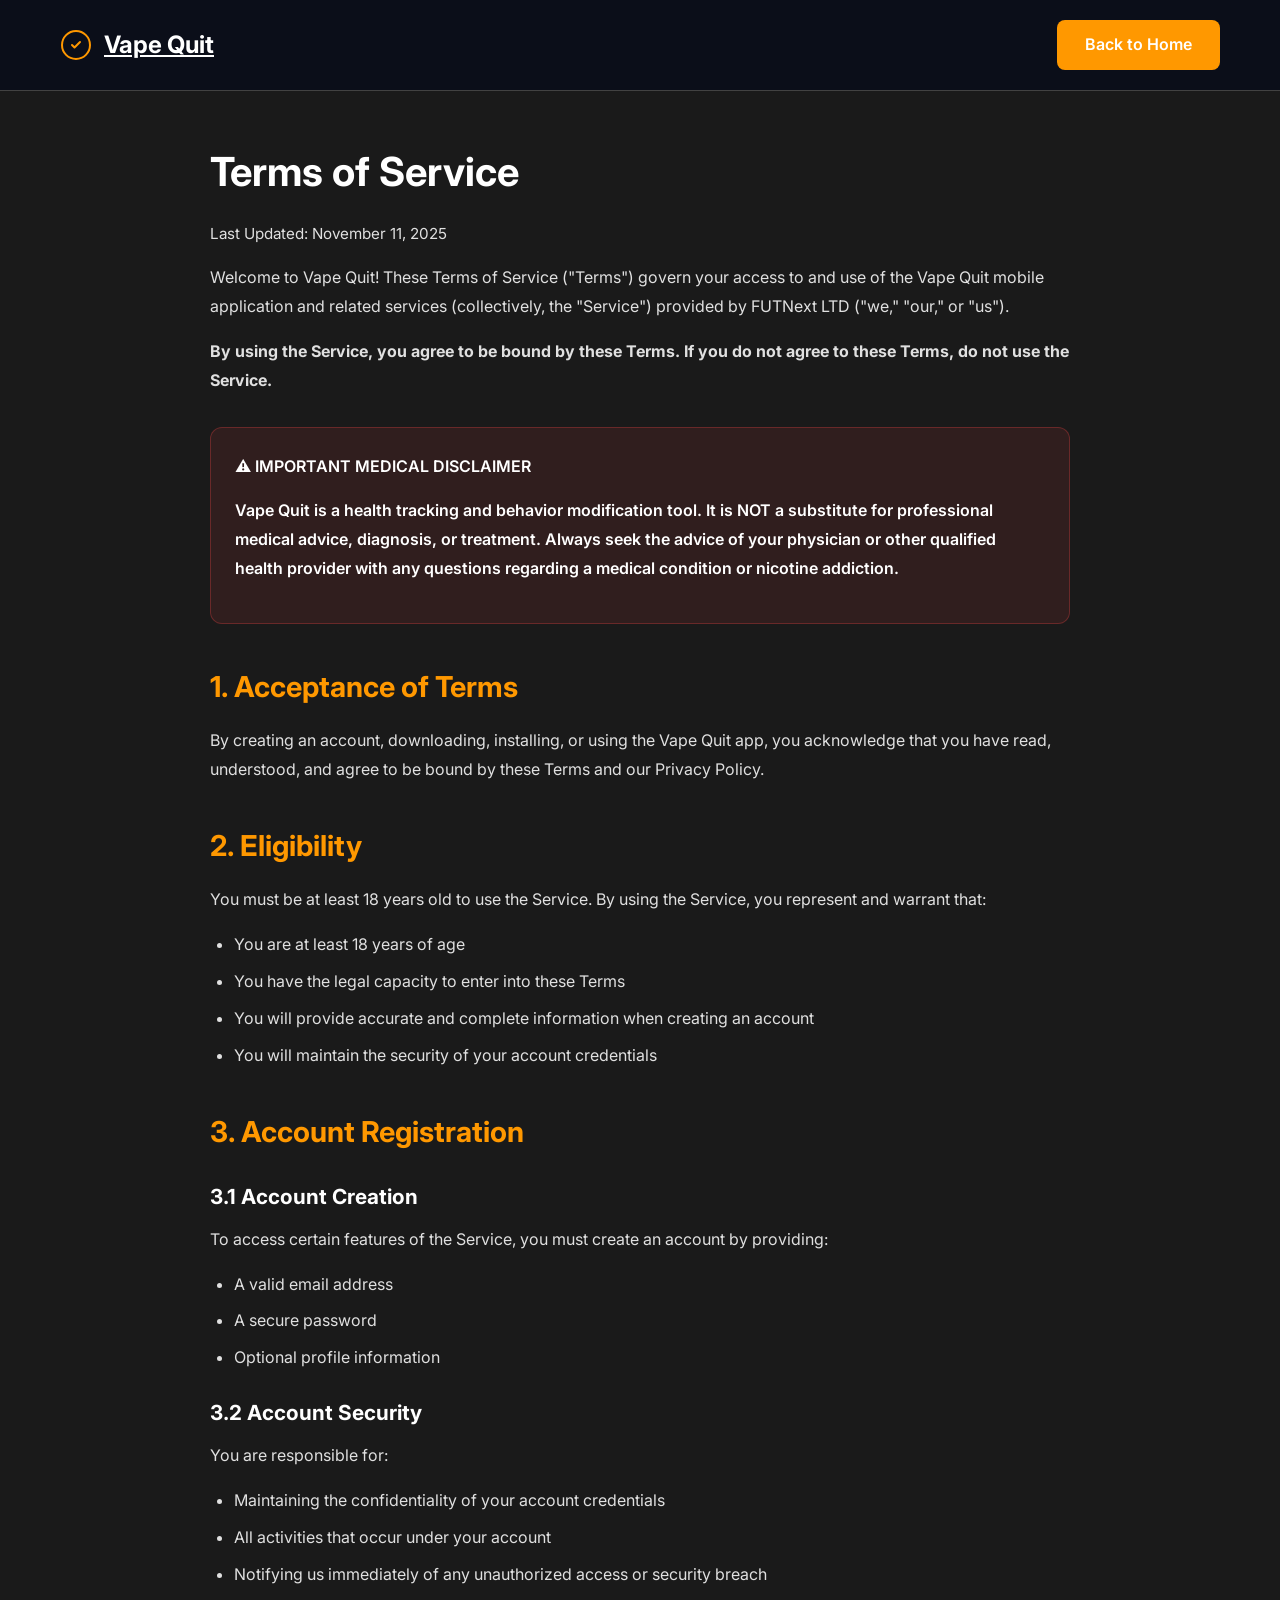
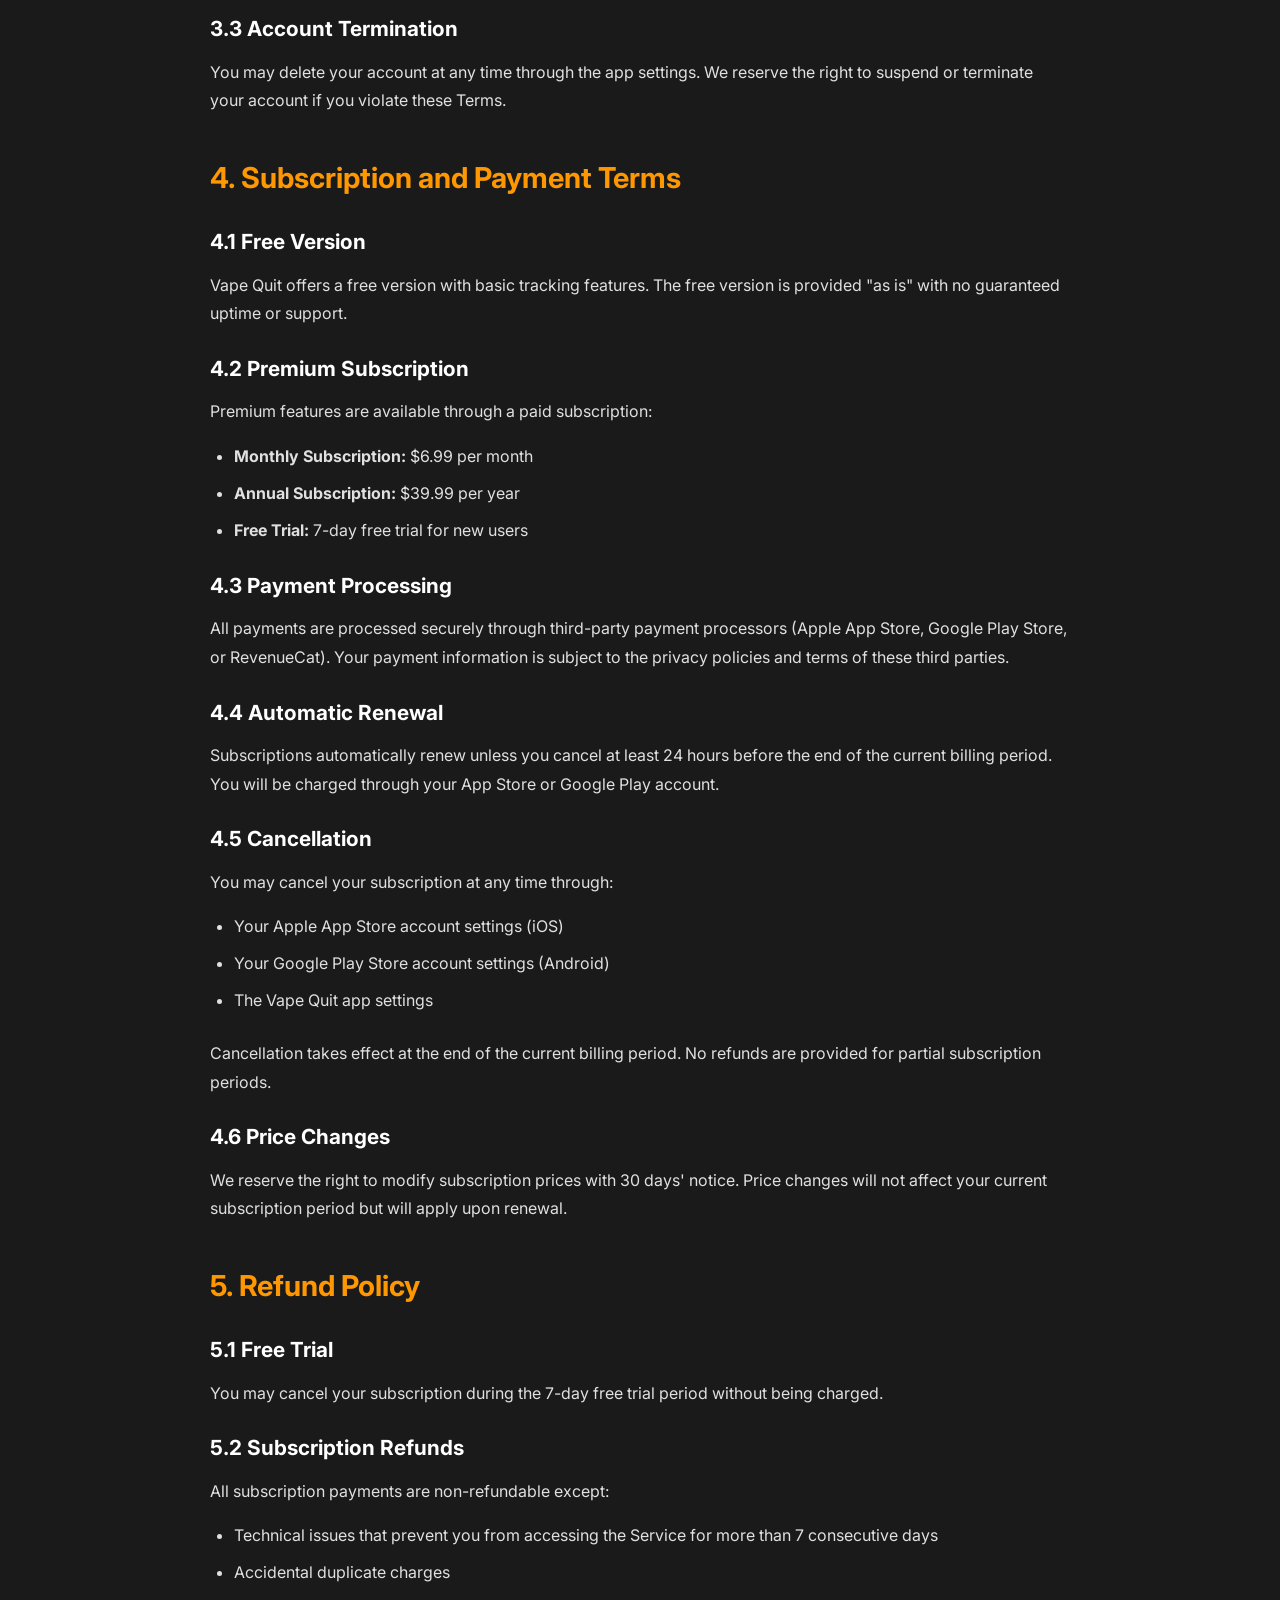
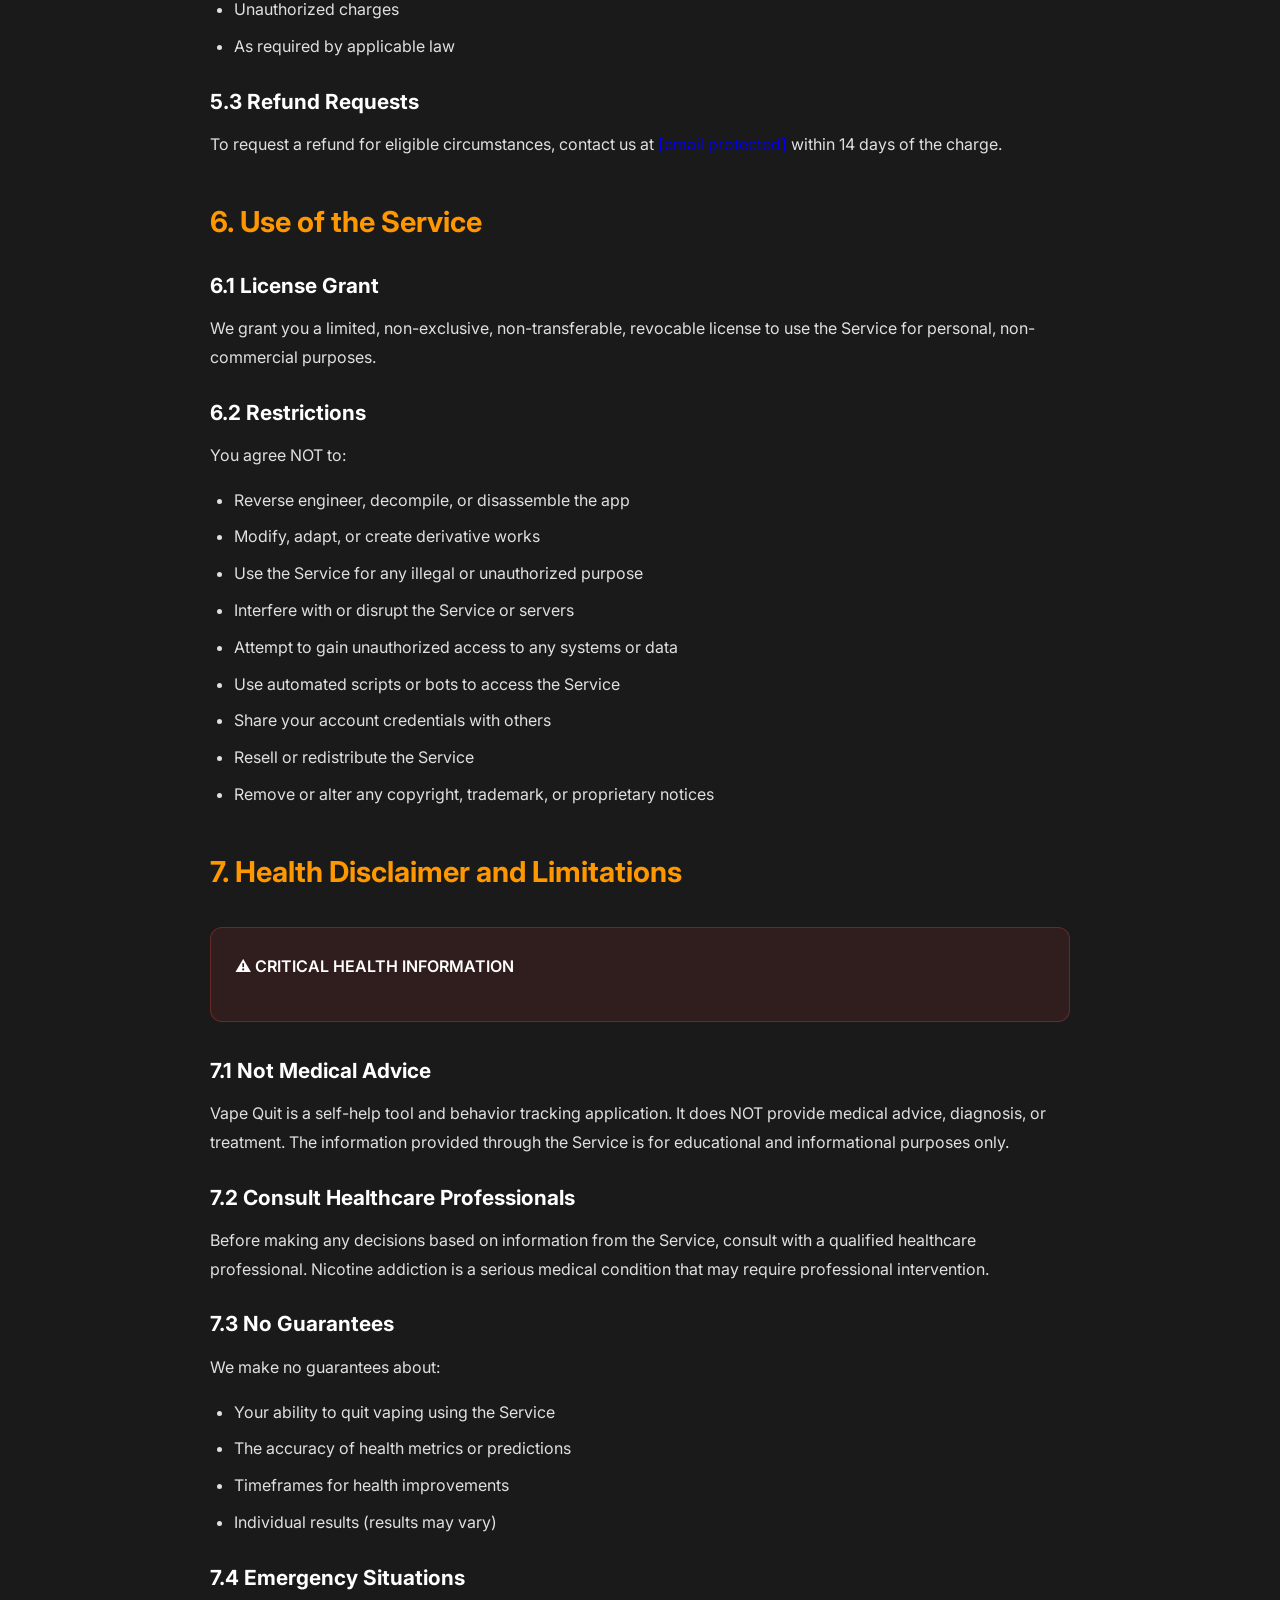
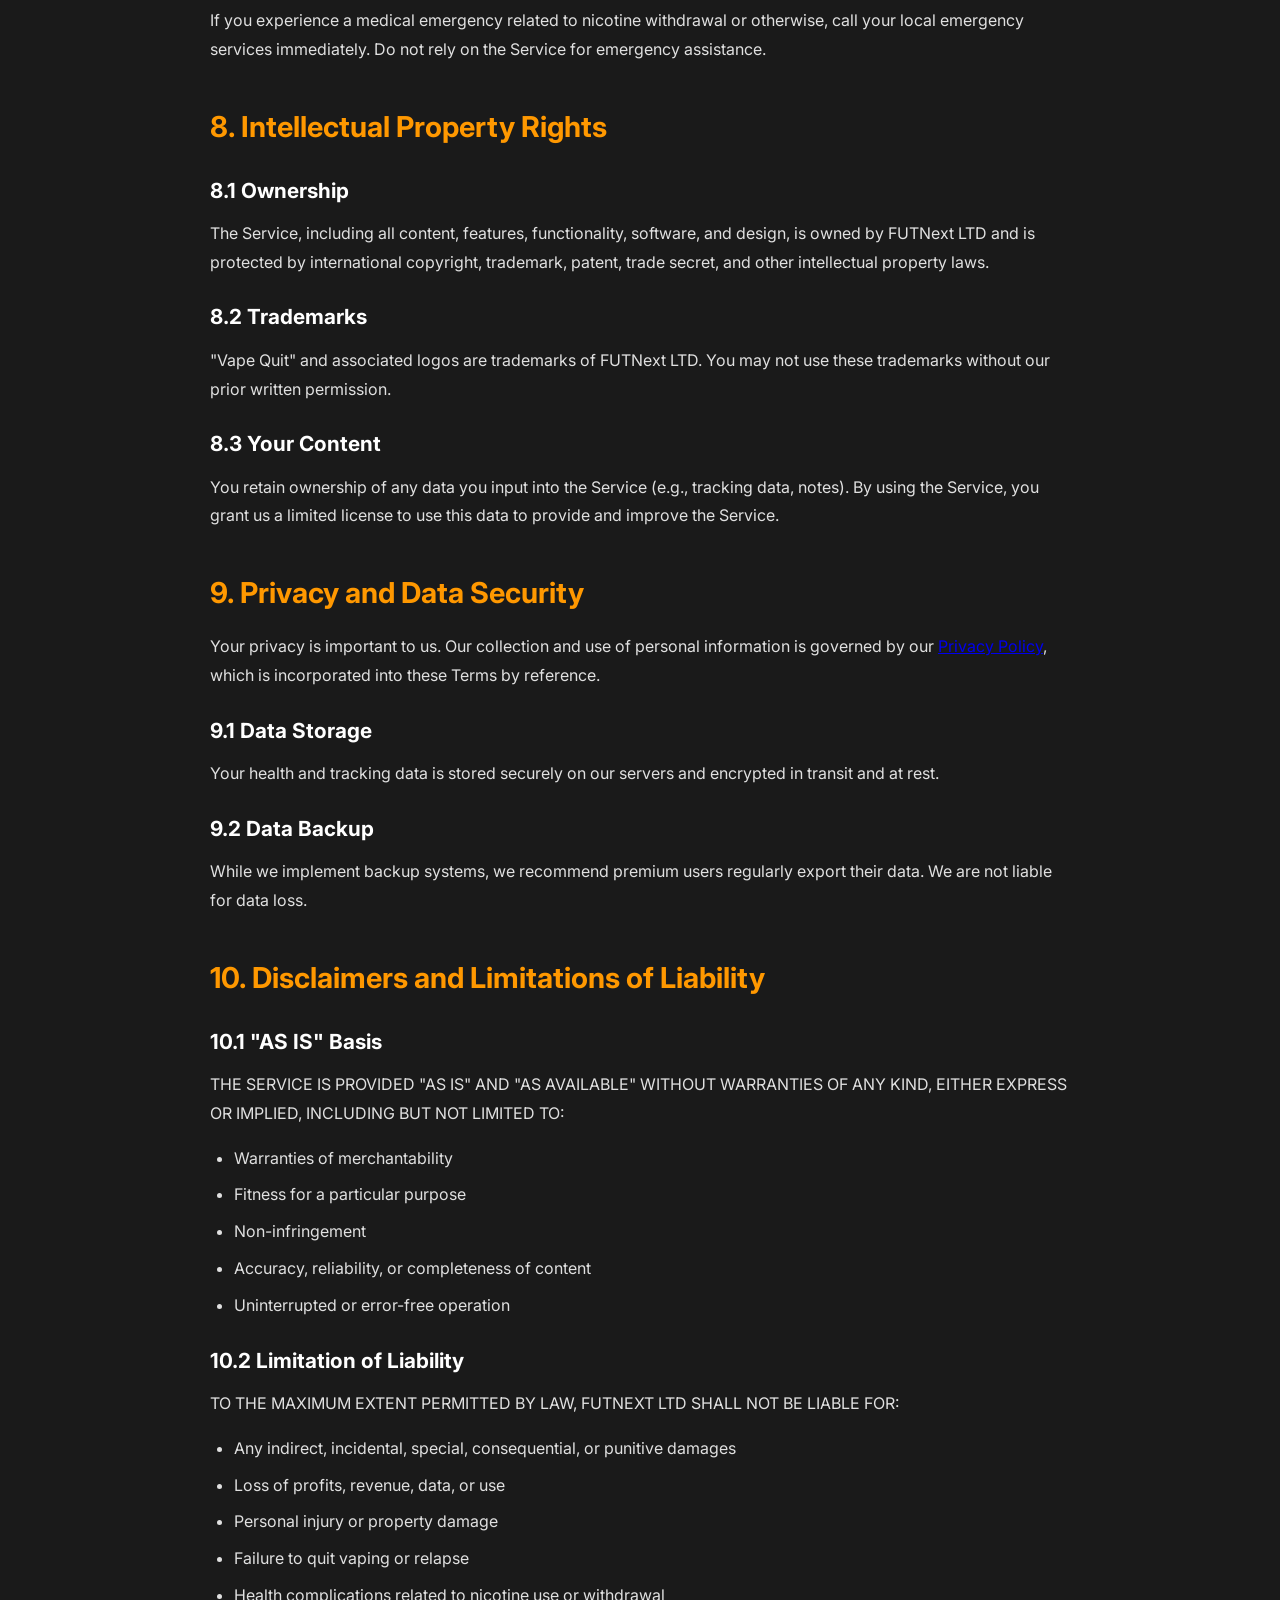
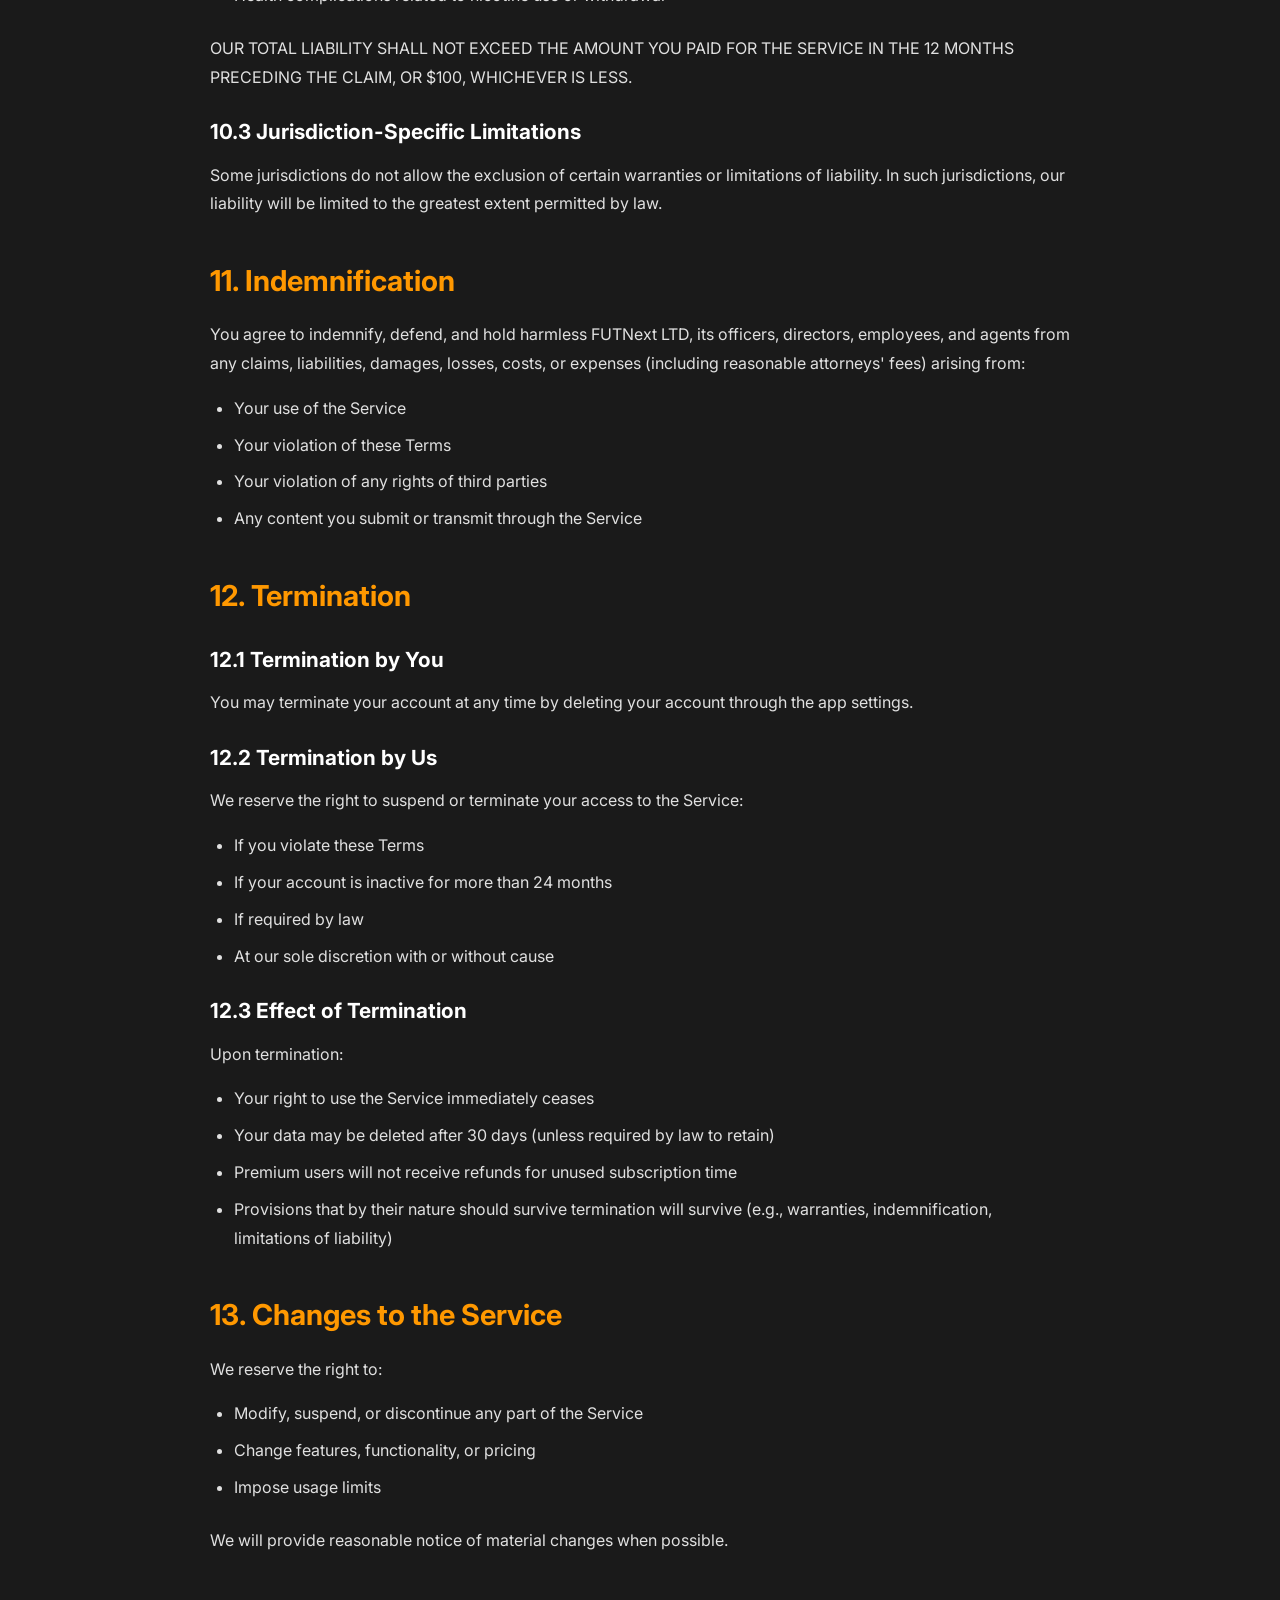
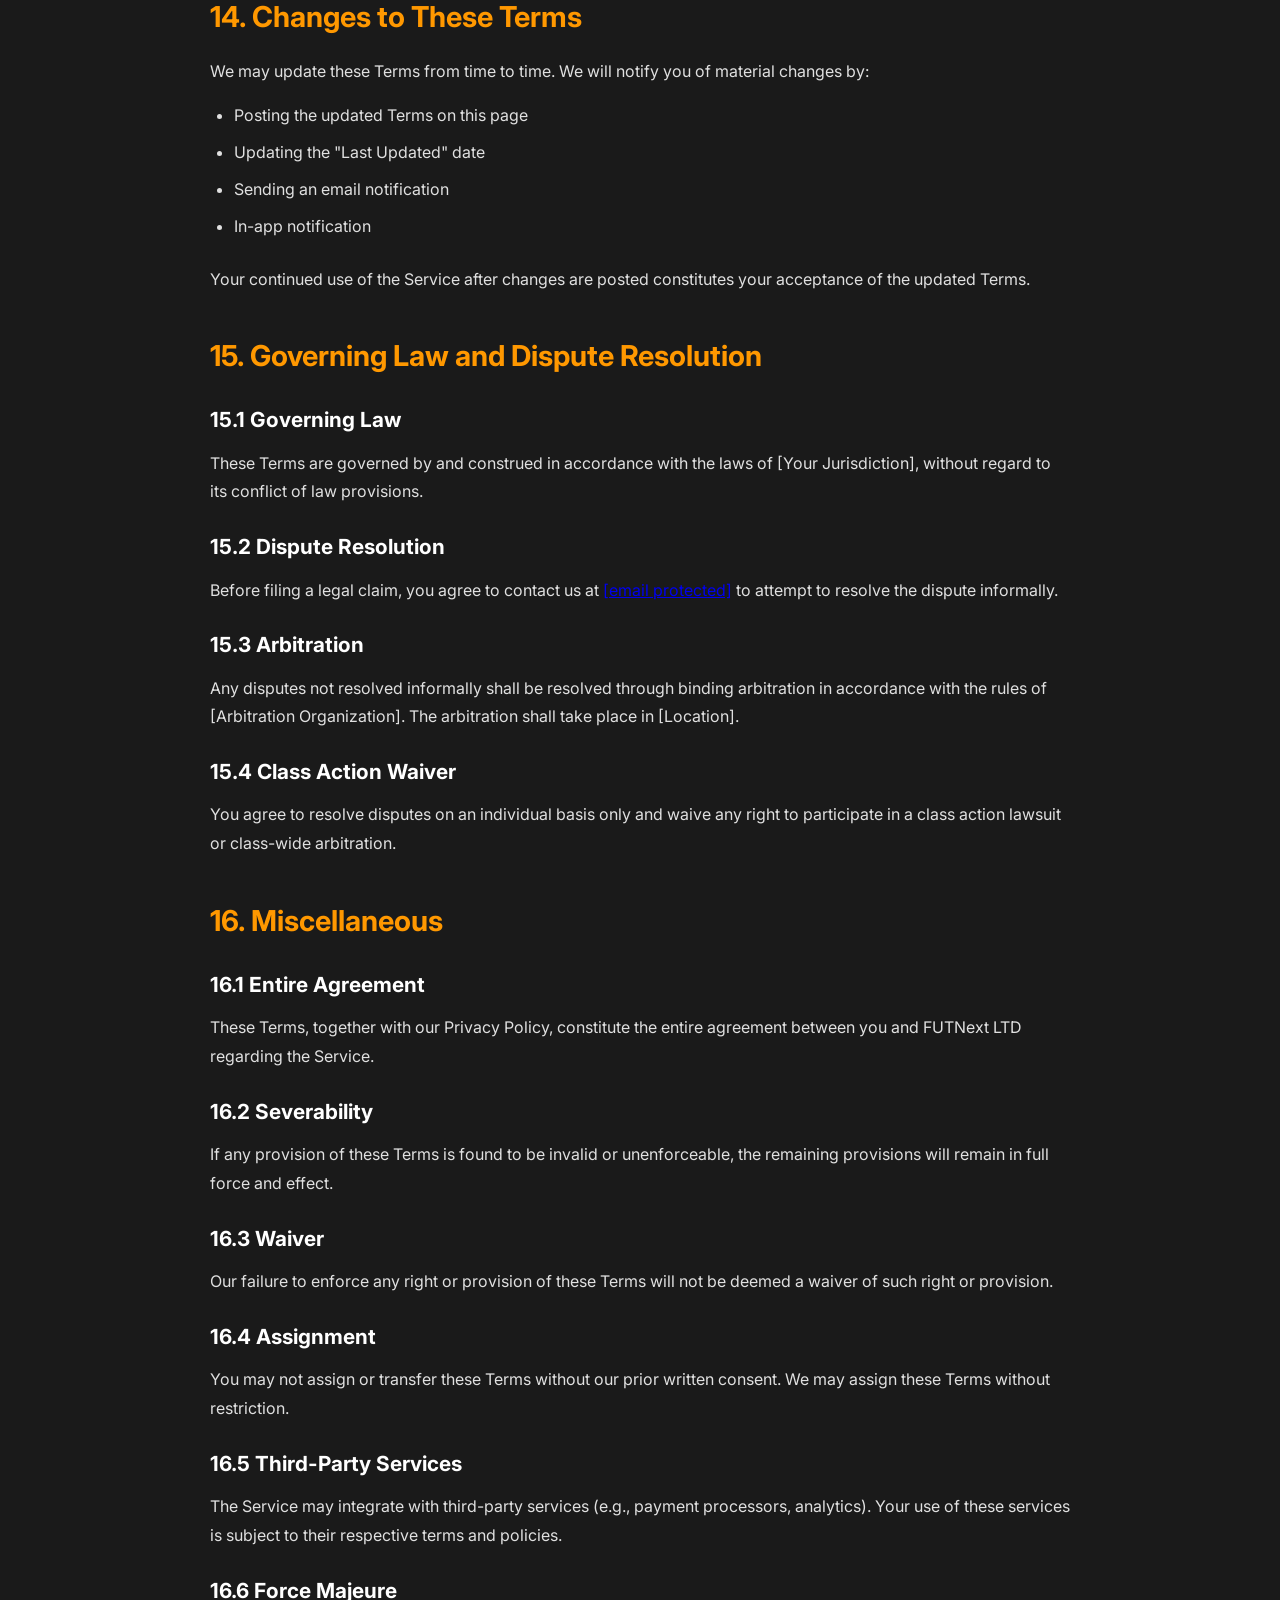
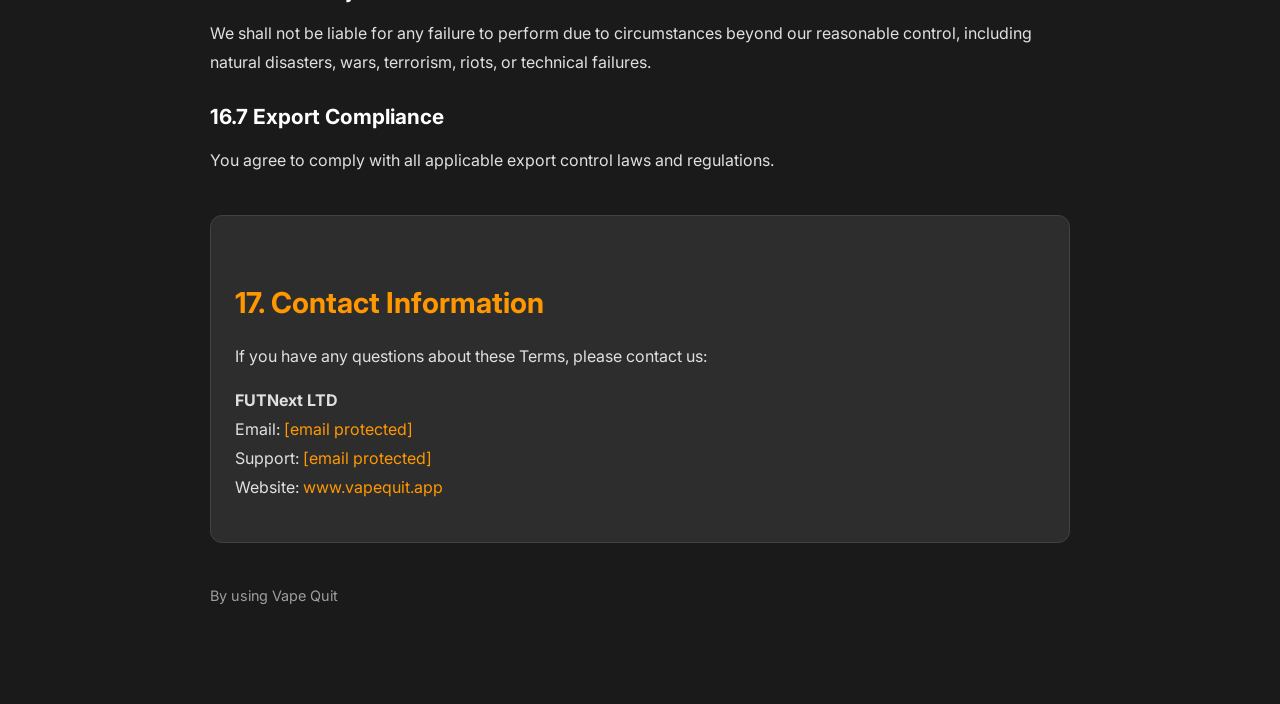
==== terms.html @ d0718651 "Add files via upload initial commit" ====
<!DOCTYPE html>
<html lang="en">
<head>
    <meta charset="UTF-8">
    <meta name="viewport" content="width=device-width, initial-scale=1.0">
    <title>Terms of Service - Vape Quit</title>
    <link rel="stylesheet" href="styles.css?v=orange2025">
    <link href="https://fonts.googleapis.com/css2?family=Inter:wght@300;400;500;600;700&display=swap" rel="stylesheet">
    <style>
        .legal-page {
            padding: 140px 20px 80px;
            max-width: 900px;
            margin: 0 auto;
        }
        
        .legal-page h1 {
            font-size: 2.5rem;
            margin-bottom: 16px;
        }
        
        .last-updated {
            color: var(--text-muted);
            margin-bottom: 40px;
            font-size: 0.95rem;
        }
        
        .legal-page h2 {
            font-size: 1.8rem;
            margin-top: 40px;
            margin-bottom: 16px;
            color: var(--accent-primary);
        }
        
        .legal-page h3 {
            font-size: 1.3rem;
            margin-top: 24px;
            margin-bottom: 12px;
        }
        
        .legal-page p,
        .legal-page li {
            color: var(--text-secondary);
            line-height: 1.8;
            margin-bottom: 16px;
        }
        
        .legal-page ul {
            margin-left: 24px;
            margin-bottom: 24px;
        }
        
        .legal-page li {
            margin-bottom: 8px;
        }
        
        .important-notice {
            background: rgba(239, 68, 68, 0.1);
            border: 1px solid rgba(239, 68, 68, 0.3);
            padding: 24px;
            border-radius: 12px;
            margin: 32px 0;
        }
        
        .important-notice p {
            color: var(--text-primary);
            font-weight: 600;
        }
        
        .contact-info {
            background: var(--bg-secondary);
            padding: 24px;
            border-radius: 12px;
            border: 1px solid var(--border-color);
            margin-top: 40px;
        }
        
        .contact-info a {
            color: var(--accent-primary);
            text-decoration: none;
        }
        
        .contact-info a:hover {
            text-decoration: underline;
        }
    </style>
</head>
<body>
    <!-- Navigation -->
    <nav class="navbar">
        <div class="container">
            <div class="nav-content">
                <a href="index.html" class="logo">
                    <svg width="32" height="32" viewBox="0 0 32 32" fill="none">
                        <circle cx="16" cy="16" r="14" stroke="currentColor" stroke-width="2"/>
                        <path d="M12 16L14.5 18.5L20 13" stroke="currentColor" stroke-width="2" stroke-linecap="round" stroke-linejoin="round"/>
                    </svg>
                    <span>Vape Quit</span>
                </a>
                <a href="index.html" class="btn-primary">Back to Home</a>
            </div>
        </div>
    </nav>

    <div class="legal-page">
        <h1>Terms of Service</h1>
        <p class="last-updated">Last Updated: November 11, 2025</p>

        <p>Welcome to Vape Quit! These Terms of Service ("Terms") govern your access to and use of the Vape Quit mobile application and related services (collectively, the "Service") provided by FUTNext LTD ("we," "our," or "us").</p>

        <p><strong>By using the Service, you agree to be bound by these Terms. If you do not agree to these Terms, do not use the Service.</strong></p>

        <div class="important-notice">
            <p>⚠️ IMPORTANT MEDICAL DISCLAIMER</p>
            <p>Vape Quit is a health tracking and behavior modification tool. It is NOT a substitute for professional medical advice, diagnosis, or treatment. Always seek the advice of your physician or other qualified health provider with any questions regarding a medical condition or nicotine addiction.</p>
        </div>

        <h2>1. Acceptance of Terms</h2>
        <p>By creating an account, downloading, installing, or using the Vape Quit app, you acknowledge that you have read, understood, and agree to be bound by these Terms and our Privacy Policy.</p>

        <h2>2. Eligibility</h2>
        <p>You must be at least 18 years old to use the Service. By using the Service, you represent and warrant that:</p>
        <ul>
            <li>You are at least 18 years of age</li>
            <li>You have the legal capacity to enter into these Terms</li>
            <li>You will provide accurate and complete information when creating an account</li>
            <li>You will maintain the security of your account credentials</li>
        </ul>

        <h2>3. Account Registration</h2>

        <h3>3.1 Account Creation</h3>
        <p>To access certain features of the Service, you must create an account by providing:</p>
        <ul>
            <li>A valid email address</li>
            <li>A secure password</li>
            <li>Optional profile information</li>
        </ul>

        <h3>3.2 Account Security</h3>
        <p>You are responsible for:</p>
        <ul>
            <li>Maintaining the confidentiality of your account credentials</li>
            <li>All activities that occur under your account</li>
            <li>Notifying us immediately of any unauthorized access or security breach</li>
        </ul>

        <h3>3.3 Account Termination</h3>
        <p>You may delete your account at any time through the app settings. We reserve the right to suspend or terminate your account if you violate these Terms.</p>

        <h2>4. Subscription and Payment Terms</h2>

        <h3>4.1 Free Version</h3>
        <p>Vape Quit offers a free version with basic tracking features. The free version is provided "as is" with no guaranteed uptime or support.</p>

        <h3>4.2 Premium Subscription</h3>
        <p>Premium features are available through a paid subscription:</p>
        <ul>
            <li><strong>Monthly Subscription:</strong> $6.99 per month</li>
            <li><strong>Annual Subscription:</strong> $39.99 per year</li>
            <li><strong>Free Trial:</strong> 7-day free trial for new users</li>
        </ul>

        <h3>4.3 Payment Processing</h3>
        <p>All payments are processed securely through third-party payment processors (Apple App Store, Google Play Store, or RevenueCat). Your payment information is subject to the privacy policies and terms of these third parties.</p>

        <h3>4.4 Automatic Renewal</h3>
        <p>Subscriptions automatically renew unless you cancel at least 24 hours before the end of the current billing period. You will be charged through your App Store or Google Play account.</p>

        <h3>4.5 Cancellation</h3>
        <p>You may cancel your subscription at any time through:</p>
        <ul>
            <li>Your Apple App Store account settings (iOS)</li>
            <li>Your Google Play Store account settings (Android)</li>
            <li>The Vape Quit app settings</li>
        </ul>
        <p>Cancellation takes effect at the end of the current billing period. No refunds are provided for partial subscription periods.</p>

        <h3>4.6 Price Changes</h3>
        <p>We reserve the right to modify subscription prices with 30 days' notice. Price changes will not affect your current subscription period but will apply upon renewal.</p>

        <h2>5. Refund Policy</h2>

        <h3>5.1 Free Trial</h3>
        <p>You may cancel your subscription during the 7-day free trial period without being charged.</p>

        <h3>5.2 Subscription Refunds</h3>
        <p>All subscription payments are non-refundable except:</p>
        <ul>
            <li>Technical issues that prevent you from accessing the Service for more than 7 consecutive days</li>
            <li>Accidental duplicate charges</li>
            <li>Unauthorized charges</li>
            <li>As required by applicable law</li>
        </ul>

        <h3>5.3 Refund Requests</h3>
        <p>To request a refund for eligible circumstances, contact us at <a href="/cdn-cgi/l/email-protection#c6b5b3b6b6a9b4b286b0a7b6a3b7b3afb2e8a7b6b6"><span class="__cf_email__" data-cfemail="5625232626392422162037263327233f2278372626">[email&#160;protected]</span></a> within 14 days of the charge.</p>

        <h2>6. Use of the Service</h2>

        <h3>6.1 License Grant</h3>
        <p>We grant you a limited, non-exclusive, non-transferable, revocable license to use the Service for personal, non-commercial purposes.</p>

        <h3>6.2 Restrictions</h3>
        <p>You agree NOT to:</p>
        <ul>
            <li>Reverse engineer, decompile, or disassemble the app</li>
            <li>Modify, adapt, or create derivative works</li>
            <li>Use the Service for any illegal or unauthorized purpose</li>
            <li>Interfere with or disrupt the Service or servers</li>
            <li>Attempt to gain unauthorized access to any systems or data</li>
            <li>Use automated scripts or bots to access the Service</li>
            <li>Share your account credentials with others</li>
            <li>Resell or redistribute the Service</li>
            <li>Remove or alter any copyright, trademark, or proprietary notices</li>
        </ul>

        <h2>7. Health Disclaimer and Limitations</h2>

        <div class="important-notice">
            <p>⚠️ CRITICAL HEALTH INFORMATION</p>
        </div>

        <h3>7.1 Not Medical Advice</h3>
        <p>Vape Quit is a self-help tool and behavior tracking application. It does NOT provide medical advice, diagnosis, or treatment. The information provided through the Service is for educational and informational purposes only.</p>

        <h3>7.2 Consult Healthcare Professionals</h3>
        <p>Before making any decisions based on information from the Service, consult with a qualified healthcare professional. Nicotine addiction is a serious medical condition that may require professional intervention.</p>

        <h3>7.3 No Guarantees</h3>
        <p>We make no guarantees about:</p>
        <ul>
            <li>Your ability to quit vaping using the Service</li>
            <li>The accuracy of health metrics or predictions</li>
            <li>Timeframes for health improvements</li>
            <li>Individual results (results may vary)</li>
        </ul>

        <h3>7.4 Emergency Situations</h3>
        <p>If you experience a medical emergency related to nicotine withdrawal or otherwise, call your local emergency services immediately. Do not rely on the Service for emergency assistance.</p>

        <h2>8. Intellectual Property Rights</h2>

        <h3>8.1 Ownership</h3>
        <p>The Service, including all content, features, functionality, software, and design, is owned by FUTNext LTD and is protected by international copyright, trademark, patent, trade secret, and other intellectual property laws.</p>

        <h3>8.2 Trademarks</h3>
        <p>"Vape Quit" and associated logos are trademarks of FUTNext LTD. You may not use these trademarks without our prior written permission.</p>

        <h3>8.3 Your Content</h3>
        <p>You retain ownership of any data you input into the Service (e.g., tracking data, notes). By using the Service, you grant us a limited license to use this data to provide and improve the Service.</p>

        <h2>9. Privacy and Data Security</h2>

        <p>Your privacy is important to us. Our collection and use of personal information is governed by our <a href="privacy.html">Privacy Policy</a>, which is incorporated into these Terms by reference.</p>

        <h3>9.1 Data Storage</h3>
        <p>Your health and tracking data is stored securely on our servers and encrypted in transit and at rest.</p>

        <h3>9.2 Data Backup</h3>
        <p>While we implement backup systems, we recommend premium users regularly export their data. We are not liable for data loss.</p>

        <h2>10. Disclaimers and Limitations of Liability</h2>

        <h3>10.1 "AS IS" Basis</h3>
        <p>THE SERVICE IS PROVIDED "AS IS" AND "AS AVAILABLE" WITHOUT WARRANTIES OF ANY KIND, EITHER EXPRESS OR IMPLIED, INCLUDING BUT NOT LIMITED TO:</p>
        <ul>
            <li>Warranties of merchantability</li>
            <li>Fitness for a particular purpose</li>
            <li>Non-infringement</li>
            <li>Accuracy, reliability, or completeness of content</li>
            <li>Uninterrupted or error-free operation</li>
        </ul>

        <h3>10.2 Limitation of Liability</h3>
        <p>TO THE MAXIMUM EXTENT PERMITTED BY LAW, FUTNEXT LTD SHALL NOT BE LIABLE FOR:</p>
        <ul>
            <li>Any indirect, incidental, special, consequential, or punitive damages</li>
            <li>Loss of profits, revenue, data, or use</li>
            <li>Personal injury or property damage</li>
            <li>Failure to quit vaping or relapse</li>
            <li>Health complications related to nicotine use or withdrawal</li>
        </ul>

        <p>OUR TOTAL LIABILITY SHALL NOT EXCEED THE AMOUNT YOU PAID FOR THE SERVICE IN THE 12 MONTHS PRECEDING THE CLAIM, OR $100, WHICHEVER IS LESS.</p>

        <h3>10.3 Jurisdiction-Specific Limitations</h3>
        <p>Some jurisdictions do not allow the exclusion of certain warranties or limitations of liability. In such jurisdictions, our liability will be limited to the greatest extent permitted by law.</p>

        <h2>11. Indemnification</h2>

        <p>You agree to indemnify, defend, and hold harmless FUTNext LTD, its officers, directors, employees, and agents from any claims, liabilities, damages, losses, costs, or expenses (including reasonable attorneys' fees) arising from:</p>
        <ul>
            <li>Your use of the Service</li>
            <li>Your violation of these Terms</li>
            <li>Your violation of any rights of third parties</li>
            <li>Any content you submit or transmit through the Service</li>
        </ul>

        <h2>12. Termination</h2>

        <h3>12.1 Termination by You</h3>
        <p>You may terminate your account at any time by deleting your account through the app settings.</p>

        <h3>12.2 Termination by Us</h3>
        <p>We reserve the right to suspend or terminate your access to the Service:</p>
        <ul>
            <li>If you violate these Terms</li>
            <li>If your account is inactive for more than 24 months</li>
            <li>If required by law</li>
            <li>At our sole discretion with or without cause</li>
        </ul>

        <h3>12.3 Effect of Termination</h3>
        <p>Upon termination:</p>
        <ul>
            <li>Your right to use the Service immediately ceases</li>
            <li>Your data may be deleted after 30 days (unless required by law to retain)</li>
            <li>Premium users will not receive refunds for unused subscription time</li>
            <li>Provisions that by their nature should survive termination will survive (e.g., warranties, indemnification, limitations of liability)</li>
        </ul>

        <h2>13. Changes to the Service</h2>

        <p>We reserve the right to:</p>
        <ul>
            <li>Modify, suspend, or discontinue any part of the Service</li>
            <li>Change features, functionality, or pricing</li>
            <li>Impose usage limits</li>
        </ul>

        <p>We will provide reasonable notice of material changes when possible.</p>

        <h2>14. Changes to These Terms</h2>

        <p>We may update these Terms from time to time. We will notify you of material changes by:</p>
        <ul>
            <li>Posting the updated Terms on this page</li>
            <li>Updating the "Last Updated" date</li>
            <li>Sending an email notification</li>
            <li>In-app notification</li>
        </ul>

        <p>Your continued use of the Service after changes are posted constitutes your acceptance of the updated Terms.</p>

        <h2>15. Governing Law and Dispute Resolution</h2>

        <h3>15.1 Governing Law</h3>
        <p>These Terms are governed by and construed in accordance with the laws of [Your Jurisdiction], without regard to its conflict of law provisions.</p>

        <h3>15.2 Dispute Resolution</h3>
        <p>Before filing a legal claim, you agree to contact us at <a href="/cdn-cgi/l/email-protection#0d61686a6c614d7b6c7d687c786479236c7d7d"><span class="__cf_email__" data-cfemail="3e525b595f527e485f4e5b4f4b574a105f4e4e">[email&#160;protected]</span></a> to attempt to resolve the dispute informally.</p>

        <h3>15.3 Arbitration</h3>
        <p>Any disputes not resolved informally shall be resolved through binding arbitration in accordance with the rules of [Arbitration Organization]. The arbitration shall take place in [Location].</p>

        <h3>15.4 Class Action Waiver</h3>
        <p>You agree to resolve disputes on an individual basis only and waive any right to participate in a class action lawsuit or class-wide arbitration.</p>

        <h2>16. Miscellaneous</h2>

        <h3>16.1 Entire Agreement</h3>
        <p>These Terms, together with our Privacy Policy, constitute the entire agreement between you and FUTNext LTD regarding the Service.</p>

        <h3>16.2 Severability</h3>
        <p>If any provision of these Terms is found to be invalid or unenforceable, the remaining provisions will remain in full force and effect.</p>

        <h3>16.3 Waiver</h3>
        <p>Our failure to enforce any right or provision of these Terms will not be deemed a waiver of such right or provision.</p>

        <h3>16.4 Assignment</h3>
        <p>You may not assign or transfer these Terms without our prior written consent. We may assign these Terms without restriction.</p>

        <h3>16.5 Third-Party Services</h3>
        <p>The Service may integrate with third-party services (e.g., payment processors, analytics). Your use of these services is subject to their respective terms and policies.</p>

        <h3>16.6 Force Majeure</h3>
        <p>We shall not be liable for any failure to perform due to circumstances beyond our reasonable control, including natural disasters, wars, terrorism, riots, or technical failures.</p>

        <h3>16.7 Export Compliance</h3>
        <p>You agree to comply with all applicable export control laws and regulations.</p>

        <div class="contact-info">
            <h2>17. Contact Information</h2>
            <p>If you have any questions about these Terms, please contact us:</p>
            <p>
                <strong>FUTNext LTD</strong><br>
                Email: <a href="/cdn-cgi/l/email-protection#f59990929499b58394859084809c81db948585"><span class="__cf_email__" data-cfemail="573b3230363b172136273226223e2379362727">[email&#160;protected]</span></a><br>
                Support: <a href="/cdn-cgi/l/email-protection#f1828481819e8385b18790819480849885df908181"><span class="__cf_email__" data-cfemail="0a797f7a7a65787e4a7c6b7a6f7b7f637e246b7a7a">[email&#160;protected]</span></a><br>
                Website: <a href="index.html">www.vapequit.app</a>
            </p>
        </div>

        <p style="margin-top: 40px; font-size: 0.9rem; color: var(--text-muted);">
            By using Vape Quit
---- styles.css ----
/* VAPE QUIT - ORANGE THEME VERSION - UPDATED NOV 2025 */
* {
    margin: 0;
    padding: 0;
    box-sizing: border-box;
}

:root {
    /* Dark Theme Colors - Matching Flutter App */
    --bg-primary: #1a1a1a;        /* Main background (from app) */
    --bg-secondary: #2d2d2d;      /* Cards/sections (from app) */
    --bg-tertiary: #3a3a3a;       /* Hover states, highlights */
    --accent-primary: #FF9800;     /* Orange accent (from app) */
    --accent-hover: #FF6F00;       /* Darker orange hover (from app) */
    --accent-light: #FFB74D;       /* Light orange secondary (from app) */
    --text-primary: #ffffff;       /* White text (from app) */
    --text-secondary: #e0e0e0;     /* Light gray text (from app) */
    --text-muted: #9e9e9e;         /* Muted gray for notes */
    --border-color: #424242;       /* Card borders */
    --success: #10b981;            /* Green for checkmarks */
    --success-light: #34d399;      /* Lighter green */
    --error: #ef4444;              /* Red for errors */
    
    /* Spacing */
    --container-max: 1200px;
    --section-padding: 100px 20px;
}

body {
    font-family: 'Inter', -apple-system, BlinkMacSystemFont, 'Segoe UI', sans-serif;
    background: var(--bg-primary);
    color: var(--text-primary);
    line-height: 1.6;
    overflow-x: hidden;
}

/* Container */
.container {
    max-width: var(--container-max);
    margin: 0 auto;
    padding: 0 20px;
}

/* Navigation */
.navbar {
    position: fixed;
    top: 0;
    width: 100%;
    background: rgba(10, 14, 26, 0.9);
    backdrop-filter: blur(10px);
    border-bottom: 1px solid var(--border-color);
    z-index: 1000;
}

.nav-content {
    display: flex;
    justify-content: space-between;
    align-items: center;
    padding: 20px 0;
}

.logo {
    display: flex;
    align-items: center;
    gap: 12px;
    font-size: 1.5rem;
    font-weight: 700;
    color: var(--text-primary);
}

.logo svg {
    color: var(--accent-primary);
}

.nav-links {
    display: flex;
    list-style: none;
    gap: 32px;
}

.nav-links a {
    color: var(--text-secondary);
    text-decoration: none;
    font-weight: 500;
    transition: color 0.3s;
}

.nav-links a:hover {
    color: var(--text-primary);
}

/* Buttons */
.btn-primary,
.btn-primary-large,
.btn-primary-full {
    background: var(--accent-primary);
    color: var(--text-primary);
    padding: 12px 28px;
    border-radius: 8px;
    text-decoration: none;
    font-weight: 600;
    border: none;
    cursor: pointer;
    transition: all 0.3s;
    display: inline-block;
}

.btn-primary-large {
    padding: 16px 40px;
    font-size: 1.1rem;
}

.btn-primary-full {
    width: 100%;
    text-align: center;
}

.btn-primary:hover,
.btn-primary-large:hover,
.btn-primary-full:hover {
    background: var(--accent-hover);
    transform: translateY(-2px);
    box-shadow: 0 10px 30px rgba(99, 102, 241, 0.3);
}

.btn-secondary-full {
    background: transparent;
    color: var(--text-primary);
    padding: 12px 28px;
    border-radius: 8px;
    text-decoration: none;
    font-weight: 600;
    border: 2px solid var(--border-color);
    cursor: pointer;
    transition: all 0.3s;
    display: inline-block;
    width: 100%;
    text-align: center;
}

.btn-secondary-full:hover {
    border-color: var(--accent-primary);
    background: rgba(99, 102, 241, 0.1);
}

/* Hero Section */
.hero {
    padding: 160px 20px 100px;
    text-align: center;
}

.hero-content {
    max-width: 800px;
    margin: 0 auto;
}

.badge {
    display: inline-block;
    background: rgba(99, 102, 241, 0.1);
    color: var(--accent-primary);
    padding: 8px 20px;
    border-radius: 20px;
    font-size: 0.9rem;
    font-weight: 600;
    margin-bottom: 24px;
    border: 1px solid rgba(99, 102, 241, 0.2);
}

.hero h1 {
    font-size: 3.5rem;
    font-weight: 800;
    line-height: 1.2;
    margin-bottom: 24px;
    background: linear-gradient(135deg, var(--text-primary) 0%, var(--accent-primary) 100%);
    -webkit-background-clip: text;
    -webkit-text-fill-color: transparent;
    background-clip: text;
}

.hero-subtitle {
    font-size: 1.25rem;
    color: var(--text-secondary);
    margin-bottom: 40px;
    line-height: 1.8;
}

.hero-cta {
    margin-bottom: 60px;
}

.hero-note {
    margin-top: 16px;
    color: var(--text-muted);
    font-size: 0.95rem;
}

.hero-stats {
    display: grid;
    grid-template-columns: repeat(3, 1fr);
    gap: 40px;
    padding: 40px;
    background: var(--bg-secondary);
    border-radius: 16px;
    border: 1px solid var(--border-color);
}

.stat {
    display: flex;
    flex-direction: column;
    gap: 8px;
}

.stat-number {
    font-size: 2.5rem;
    font-weight: 700;
    color: var(--accent-primary);
}

.stat-label {
    color: var(--text-secondary);
    font-size: 0.95rem;
}

/* Section Headers */
.section-header {
    text-align: center;
    margin-bottom: 60px;
}

.section-header h2 {
    font-size: 2.5rem;
    font-weight: 700;
    margin-bottom: 16px;
}

.section-header p {
    font-size: 1.2rem;
    color: var(--text-secondary);
}

/* How It Works */
.how-it-works {
    padding: var(--section-padding);
    background: var(--bg-secondary);
}

.steps {
    display: grid;
    grid-template-columns: repeat(4, 1fr);
    gap: 40px;
}

.step {
    text-align: center;
}

.step-icon {
    width: 80px;
    height: 80px;
    margin: 0 auto 24px;
    background: rgba(99, 102, 241, 0.1);
    border-radius: 50%;
    display: flex;
    align-items: center;
    justify-content: center;
    border: 2px solid rgba(99, 102, 241, 0.2);
}

.step-icon svg {
    color: var(--accent-primary);
}

.step h3 {
    font-size: 1.3rem;
    margin-bottom: 12px;
}

.step p {
    color: var(--text-secondary);
    line-height: 1.7;
}

/* Features */
.features {
    padding: var(--section-padding);
}

.feature-grid {
    display: grid;
    grid-template-columns: repeat(3, 1fr);
    gap: 30px;
}

.feature-card {
    background: var(--bg-secondary);
    padding: 40px;
    border-radius: 16px;
    border: 1px solid var(--border-color);
    transition: all 0.3s;
}

.feature-card:hover {
    transform: translateY(-5px);
    border-color: var(--accent-primary);
    box-shadow: 0 10px 40px rgba(99, 102, 241, 0.2);
}

.feature-icon {
    width: 80px;
    height: 80px;
    margin: 0 auto 20px;
    background: rgba(255, 152, 0, 0.1);
    border-radius: 16px;
    display: flex;
    align-items: center;
    justify-content: center;
    border: 2px solid rgba(255, 152, 0, 0.2);
}

.feature-icon svg {
    display: block;
}

.feature-card h3 {
    font-size: 1.4rem;
    margin-bottom: 12px;
}

.feature-card p {
    color: var(--text-secondary);
    line-height: 1.7;
}

/* Health Impact Timeline */
.health-impact {
    padding: var(--section-padding);
    background: var(--bg-secondary);
}

.timeline {
    max-width: 800px;
    margin: 0 auto;
    position: relative;
}

.timeline::before {
    content: '';
    position: absolute;
    left: 100px;
    top: 0;
    bottom: 0;
    width: 2px;
    background: var(--border-color);
}

.timeline-item {
    display: flex;
    gap: 40px;
    margin-bottom: 60px;
    position: relative;
}

.timeline-marker {
    flex-shrink: 0;
    width: 200px;
    text-align: right;
}

.timeline-time {
    display: inline-block;
    background: var(--accent-primary);
    color: var(--text-primary);
    padding: 8px 20px;
    border-radius: 20px;
    font-weight: 600;
    font-size: 0.95rem;
}

.timeline-item::after {
    content: '';
    position: absolute;
    left: 192px;
    top: 12px;
    width: 16px;
    height: 16px;
    background: var(--accent-primary);
    border-radius: 50%;
    border: 4px solid var(--bg-secondary);
}

.timeline-content {
    flex: 1;
    padding-top: 4px;
}

.timeline-content h3 {
    font-size: 1.4rem;
    margin-bottom: 8px;
}

.timeline-content p {
    color: var(--text-secondary);
    line-height: 1.7;
}

/* Premium Features */
.premium-features {
    padding: var(--section-padding);
}

.premium-grid {
    display: grid;
    grid-template-columns: repeat(2, 1fr);
    gap: 30px;
}

.premium-card {
    background: linear-gradient(135deg, var(--bg-secondary) 0%, var(--bg-tertiary) 100%);
    padding: 40px;
    border-radius: 16px;
    border: 1px solid var(--accent-primary);
    position: relative;
    transition: all 0.3s;
}

.premium-card:hover {
    transform: translateY(-5px);
    box-shadow: 0 20px 60px rgba(99, 102, 241, 0.3);
}

.premium-icon {
    width: 80px;
    height: 80px;
    margin-bottom: 20px;
    background: rgba(255, 152, 0, 0.15);
    border-radius: 16px;
    display: flex;
    align-items: center;
    justify-content: center;
}

.premium-icon svg {
    display: block;
}

.premium-card h3 {
    font-size: 1.5rem;
    margin-bottom: 12px;
}

.premium-card p {
    color: var(--text-secondary);
    line-height: 1.7;
}

.premium-badge {
    position: absolute;
    top: 20px;
    right: 20px;
    background: linear-gradient(135deg, var(--accent-primary) 0%, var(--accent-hover) 100%);
    color: var(--text-primary);
    padding: 6px 16px;
    border-radius: 12px;
    font-size: 0.85rem;
    font-weight: 700;
}

/* Pricing */
.pricing {
    padding: var(--section-padding);
    background: var(--bg-secondary);
}

.pricing-cards {
    display: grid;
    grid-template-columns: repeat(3, 1fr);
    gap: 30px;
    max-width: 1100px;
    margin: 0 auto;
}

.pricing-card {
    background: var(--bg-primary);
    border: 2px solid var(--border-color);
    border-radius: 20px;
    padding: 40px;
    position: relative;
    transition: all 0.3s;
}

.pricing-card.featured {
    border-color: var(--accent-primary);
    box-shadow: 0 20px 60px rgba(99, 102, 241, 0.2);
    transform: scale(1.05);
}

.pricing-card:hover {
    transform: translateY(-5px);
}

.pricing-card.featured:hover {
    transform: scale(1.05) translateY(-5px);
}

.popular-badge {
    position: absolute;
    top: -12px;
    left: 50%;
    transform: translateX(-50%);
    background: var(--accent-primary);
    color: var(--text-primary);
    padding: 6px 20px;
    border-radius: 20px;
    font-size: 0.85rem;
    font-weight: 700;
}

.pricing-header {
    text-align: center;
    margin-bottom: 30px;
    padding-bottom: 30px;
    border-bottom: 1px solid var(--border-color);
}

.pricing-header h3 {
    font-size: 1.5rem;
    margin-bottom: 20px;
}

.price {
    display: flex;
    align-items: baseline;
    justify-content: center;
    gap: 8px;
}

.price-amount {
    font-size: 3rem;
    font-weight: 800;
    color: var(--accent-primary);
}

.price-period {
    font-size: 1rem;
    color: var(--text-muted);
}

.savings-badge {
    display: inline-block;
    background: rgba(16, 185, 129, 0.1);
    color: var(--success-light);
    padding: 6px 16px;
    border-radius: 12px;
    font-size: 0.85rem;
    font-weight: 600;
    margin-top: 12px;
}

.pricing-features {
    list-style: none;
    margin-bottom: 30px;
}

.pricing-features li {
    padding: 12px 0;
    display: flex;
    align-items: center;
    gap: 12px;
    color: var(--text-secondary);
}

.check {
    color: var(--success);
    font-weight: 700;
}

.cross {
    color: var(--text-muted);
}

/* Download Section */
.download-section {
    padding: var(--section-padding);
    background: linear-gradient(135deg, var(--bg-tertiary) 0%, var(--bg-secondary) 100%);
}

.download-content {
    max-width: 600px;
    margin: 0 auto;
    text-align: center;
}

.download-content h2 {
    font-size: 2.5rem;
    margin-bottom: 16px;
}

.download-content p {
    font-size: 1.2rem;
    color: var(--text-secondary);
    margin-bottom: 40px;
}

.download-buttons {
    display: flex;
    gap: 20px;
    justify-content: center;
    align-items: center;
    flex-wrap: wrap;
    margin-bottom: 20px;
}

.download-buttons-large {
    display: flex;
    gap: 20px;
    justify-content: center;
    align-items: center;
    flex-wrap: wrap;
    margin-bottom: 20px;
}

.store-button,
.store-button-large {
    display: inline-block;
    transition: transform 0.3s, opacity 0.3s;
}

.store-button:hover,
.store-button-large:hover {
    transform: translateY(-3px);
    opacity: 0.9;
}

.store-button img,
.store-button-large img {
    display: block;
}

.download-note {
    color: var(--text-muted);
    font-size: 0.9rem;
    margin-top: 20px;
}

.form-message {
    margin-top: 20px;
    padding: 16px;
    border-radius: 8px;
    font-weight: 600;
    display: none;
}

.form-message.success {
    display: block;
    background: rgba(16, 185, 129, 0.1);
    color: var(--success-light);
    border: 1px solid rgba(16, 185, 129, 0.2);
}

.form-message.error {
    display: block;
    background: rgba(239, 68, 68, 0.1);
    color: var(--error);
    border: 1px solid rgba(239, 68, 68, 0.2);
}

/* Footer */
.footer {
    background: var(--bg-primary);
    padding: 80px 20px 40px;
    border-top: 1px solid var(--border-color);
}

.footer-grid {
    display: grid;
    grid-template-columns: 2fr 1fr 1fr 1fr;
    gap: 60px;
    margin-bottom: 40px;
}

.footer-logo {
    display: flex;
    align-items: center;
    gap: 12px;
    font-size: 1.5rem;
    font-weight: 700;
    margin-bottom: 16px;
}

.footer-logo svg {
    color: var(--accent-primary);
}

.footer-description {
    color: var(--text-secondary);
    line-height: 1.7;
}

.footer-section h4 {
    font-size: 1.1rem;
    margin-bottom: 20px;
    color: var(--text-primary);
}

.footer-section ul {
    list-style: none;
}

.footer-section ul li {
    margin-bottom: 12px;
}

.footer-section ul li a {
    color: var(--text-secondary);
    text-decoration: none;
    transition: color 0.3s;
}

.footer-section ul li a:hover {
    color: var(--accent-primary);
}

.footer-bottom {
    text-align: center;
    padding-top: 40px;
    border-top: 1px solid var(--border-color);
    color: var(--text-muted);
}

/* Responsive Design */
@media (max-width: 1024px) {
    .steps {
        grid-template-columns: repeat(2, 1fr);
    }
    
    .feature-grid {
        grid-template-columns: repeat(2, 1fr);
    }
    
    .pricing-cards {
        grid-template-columns: 1fr;
    }
    
    .pricing-card.featured {
        transform: none;
    }
}

@media (max-width: 768px) {
    .nav-links {
        display: none;
    }
    
    .hero h1 {
        font-size: 2.5rem;
    }
    
    .hero-stats {
        grid-template-columns: 1fr;
        gap: 30px;
    }
    
    .download-buttons,
    .download-buttons-large {
        flex-direction: column;
        gap: 15px;
    }
    
    .store-button img {
        height: 45px !important;
    }
    
    .store-button-large img {
        height: 50px !important;
        margin-top: 0 !important;
    }
    
    .steps {
        grid-template-columns: 1fr;
    }
    
    .feature-grid {
        grid-template-columns: 1fr;
    }
    
    .timeline::before {
        left: 20px;
    }
    
    .timeline-item {
        flex-direction: column;
        gap: 20px;
    }
    
    .timeline-marker {
        text-align: left;
        width: 100%;
    }
    
    .timeline-item::after {
        left: 12px;
    }
    
    .premium-grid {
        grid-template-columns: 1fr;
    }
    
    .download-content h2 {
        font-size: 2rem;
    }
    
    .download-content p {
        font-size: 1rem;
    }
    
    .footer-grid {
        grid-template-columns: 1fr;
        gap: 40px;
    }
}
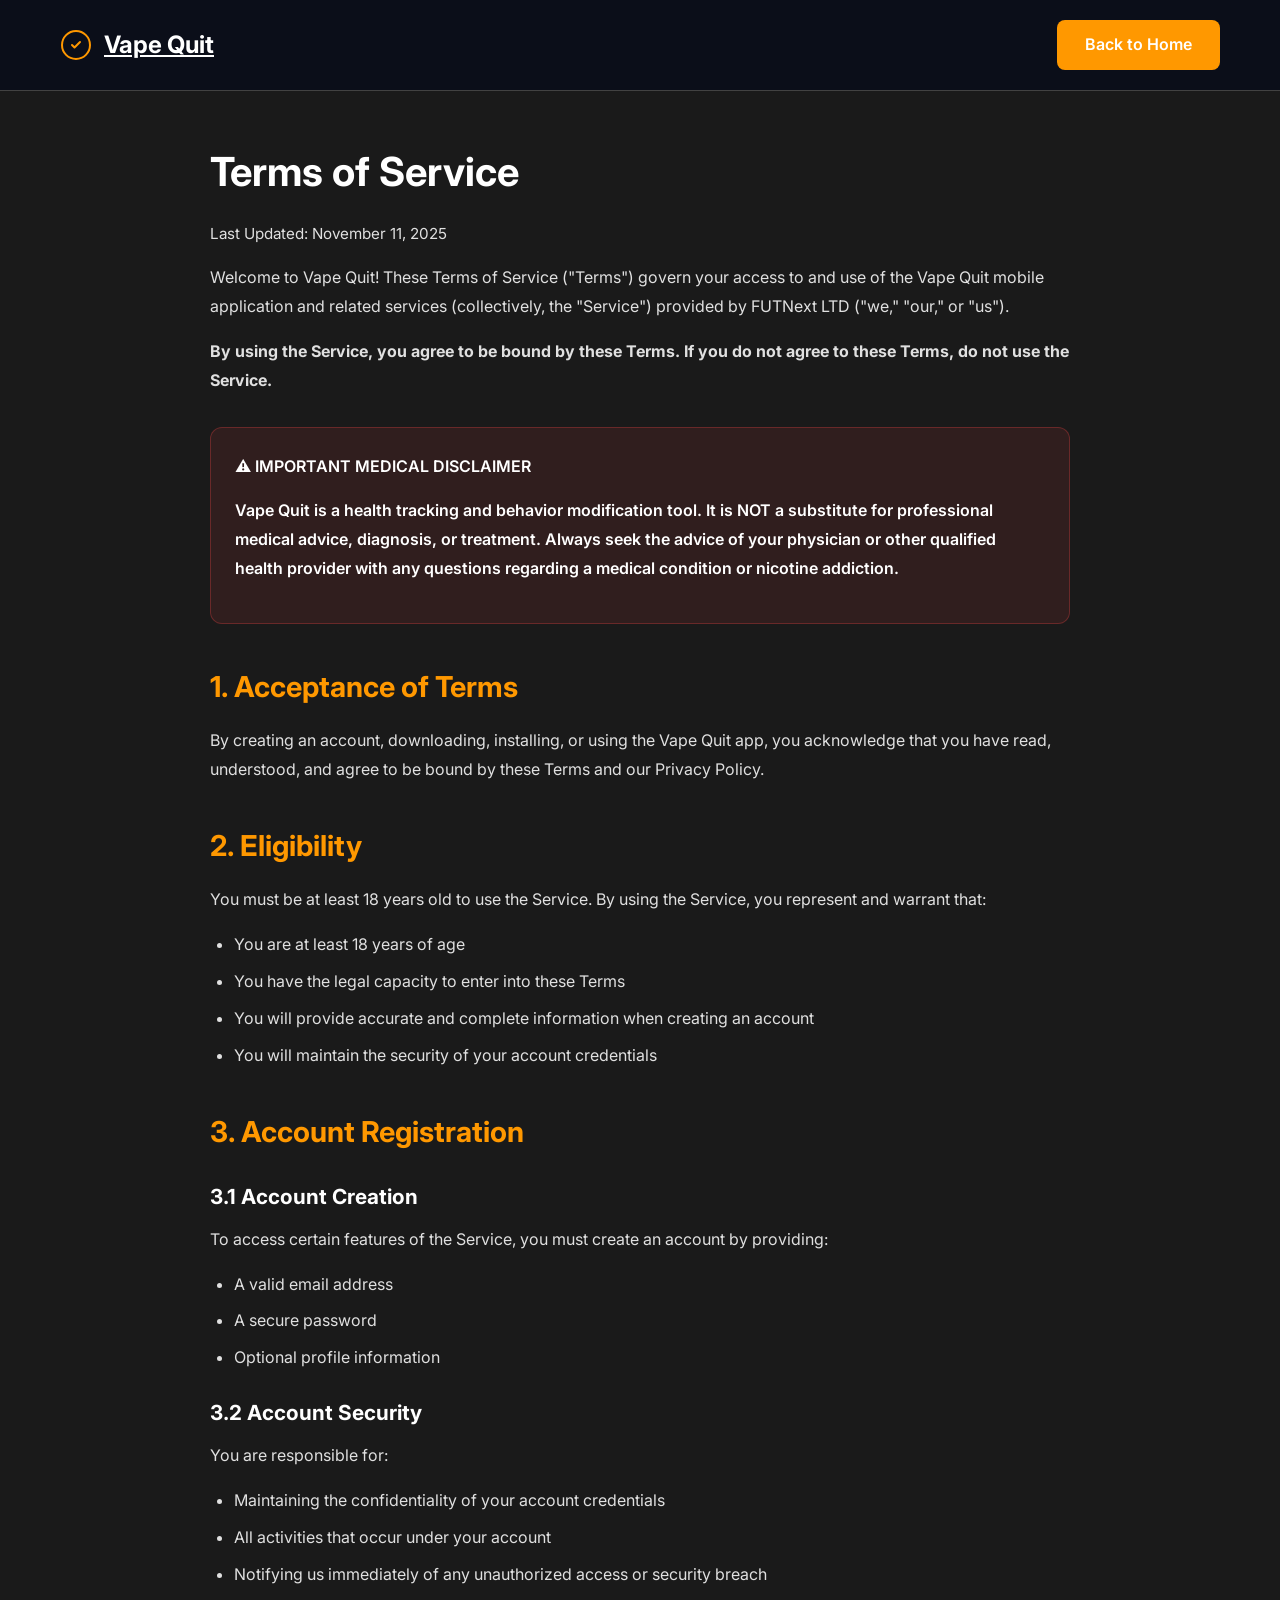
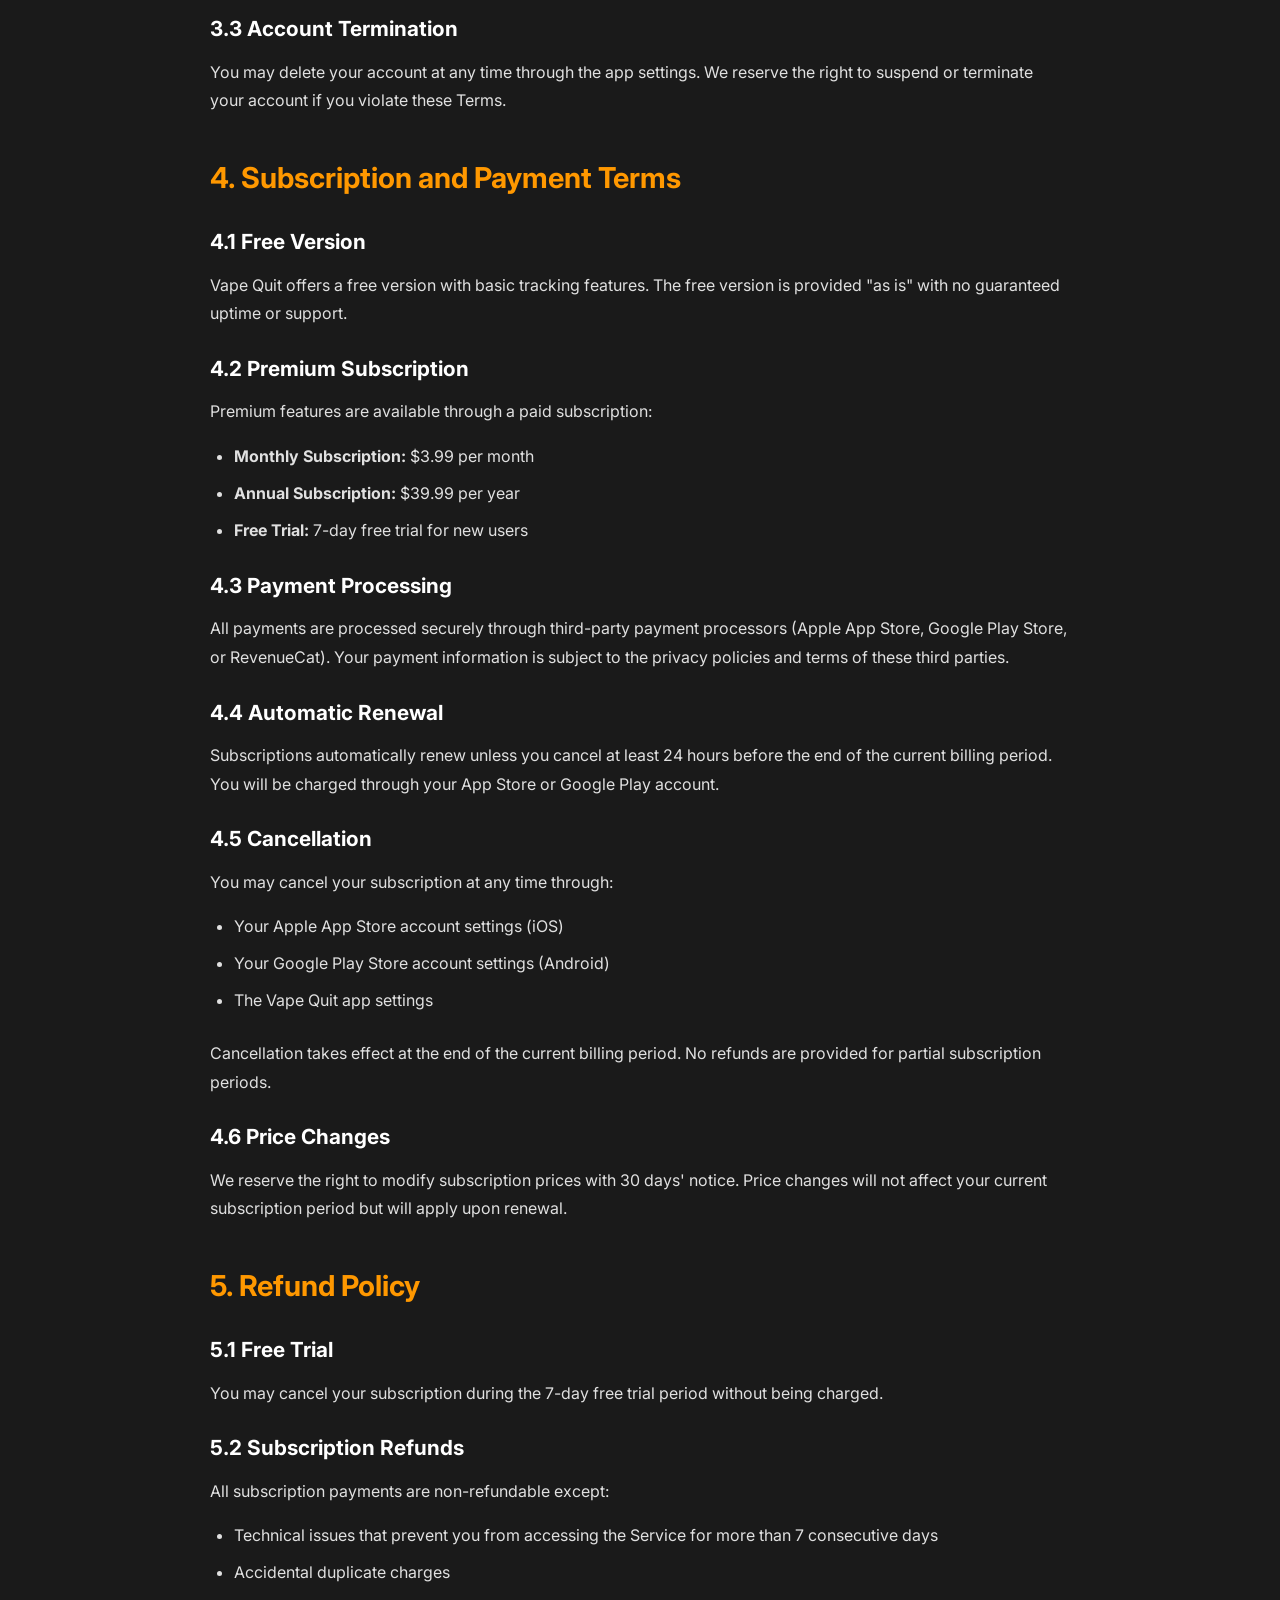
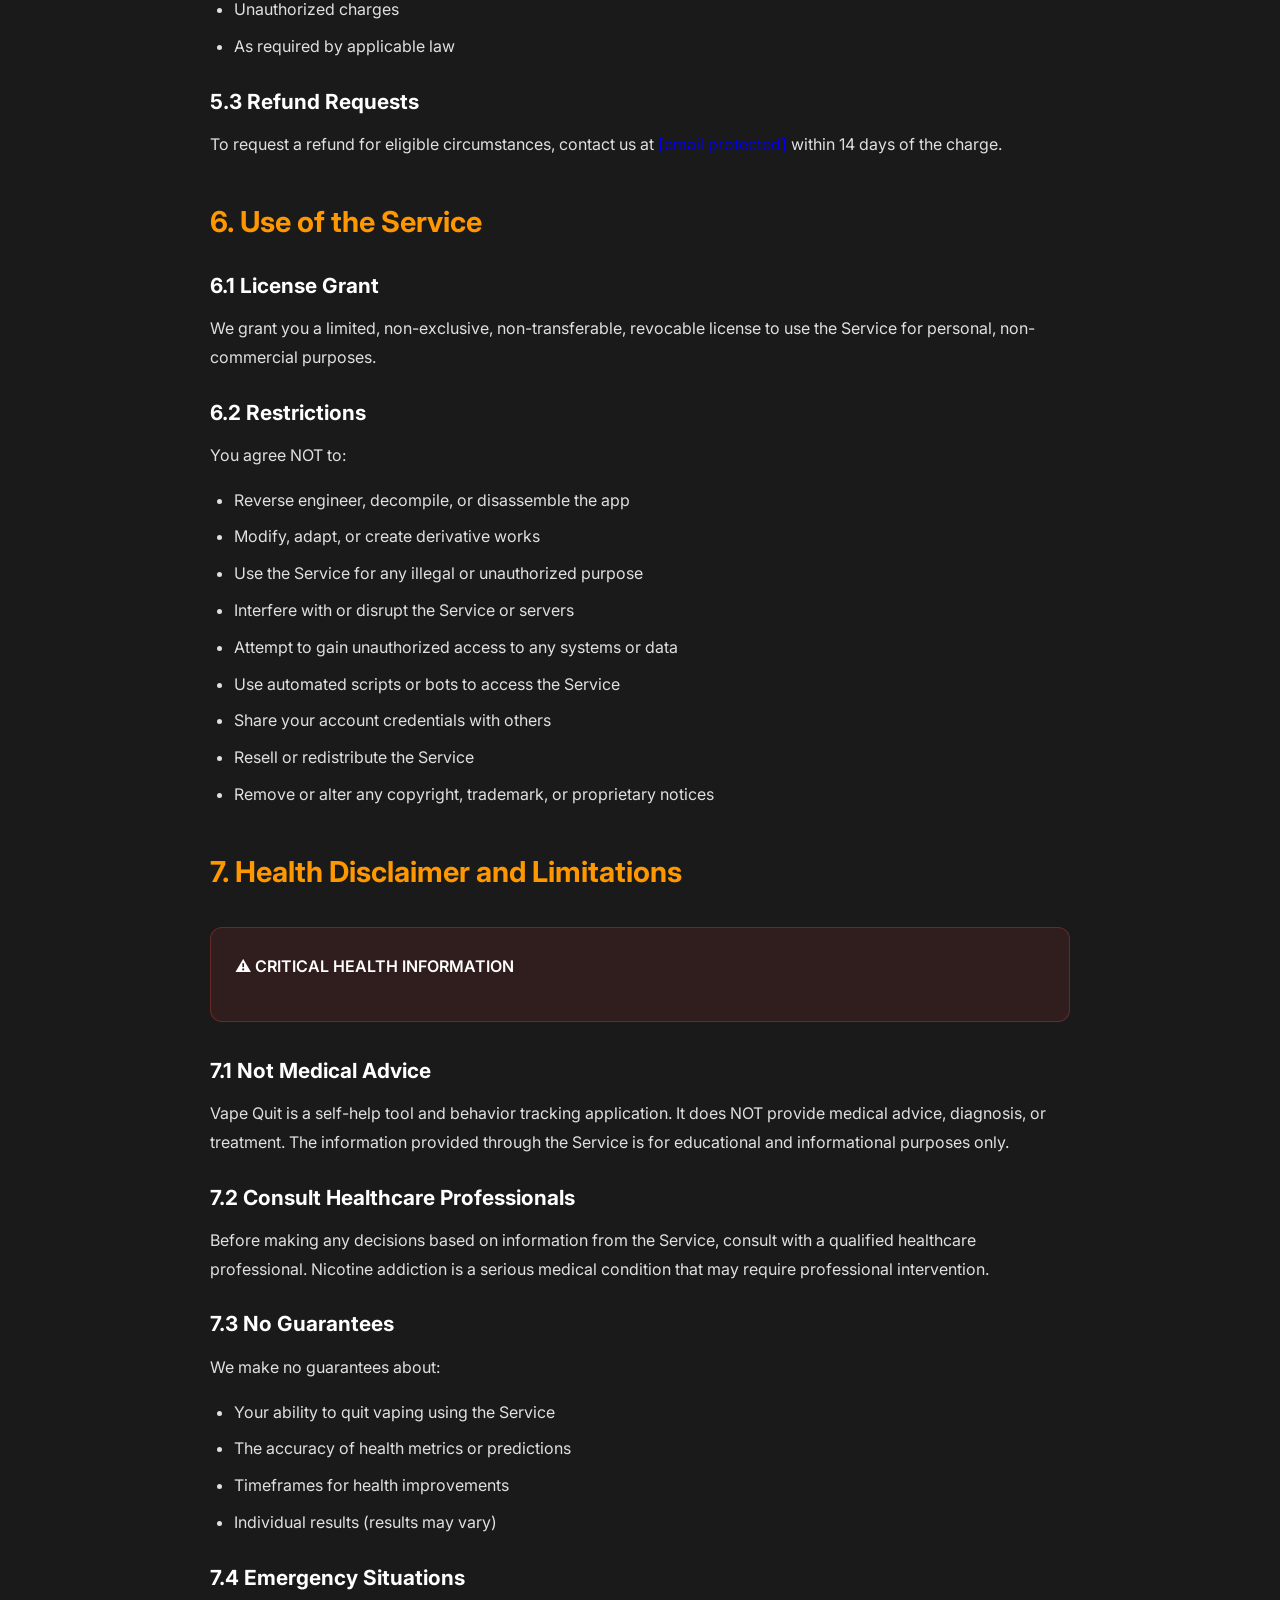
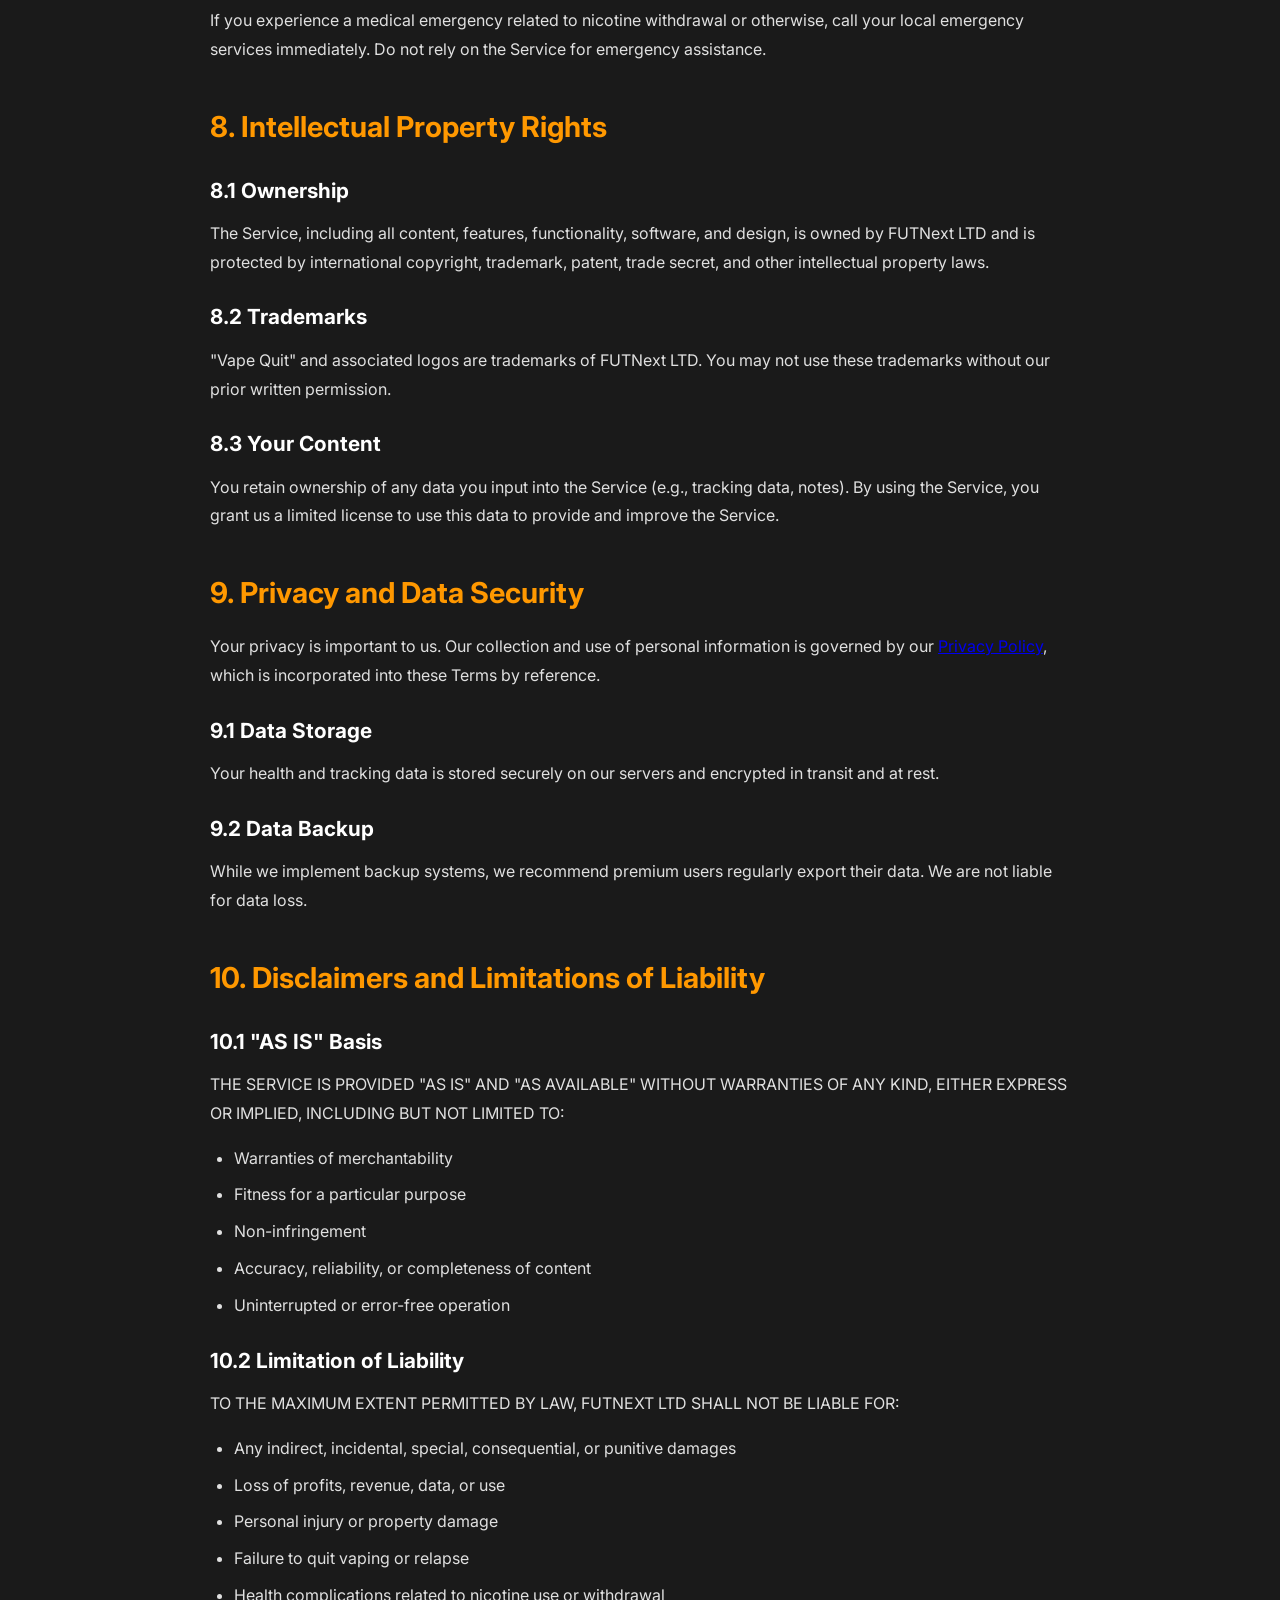
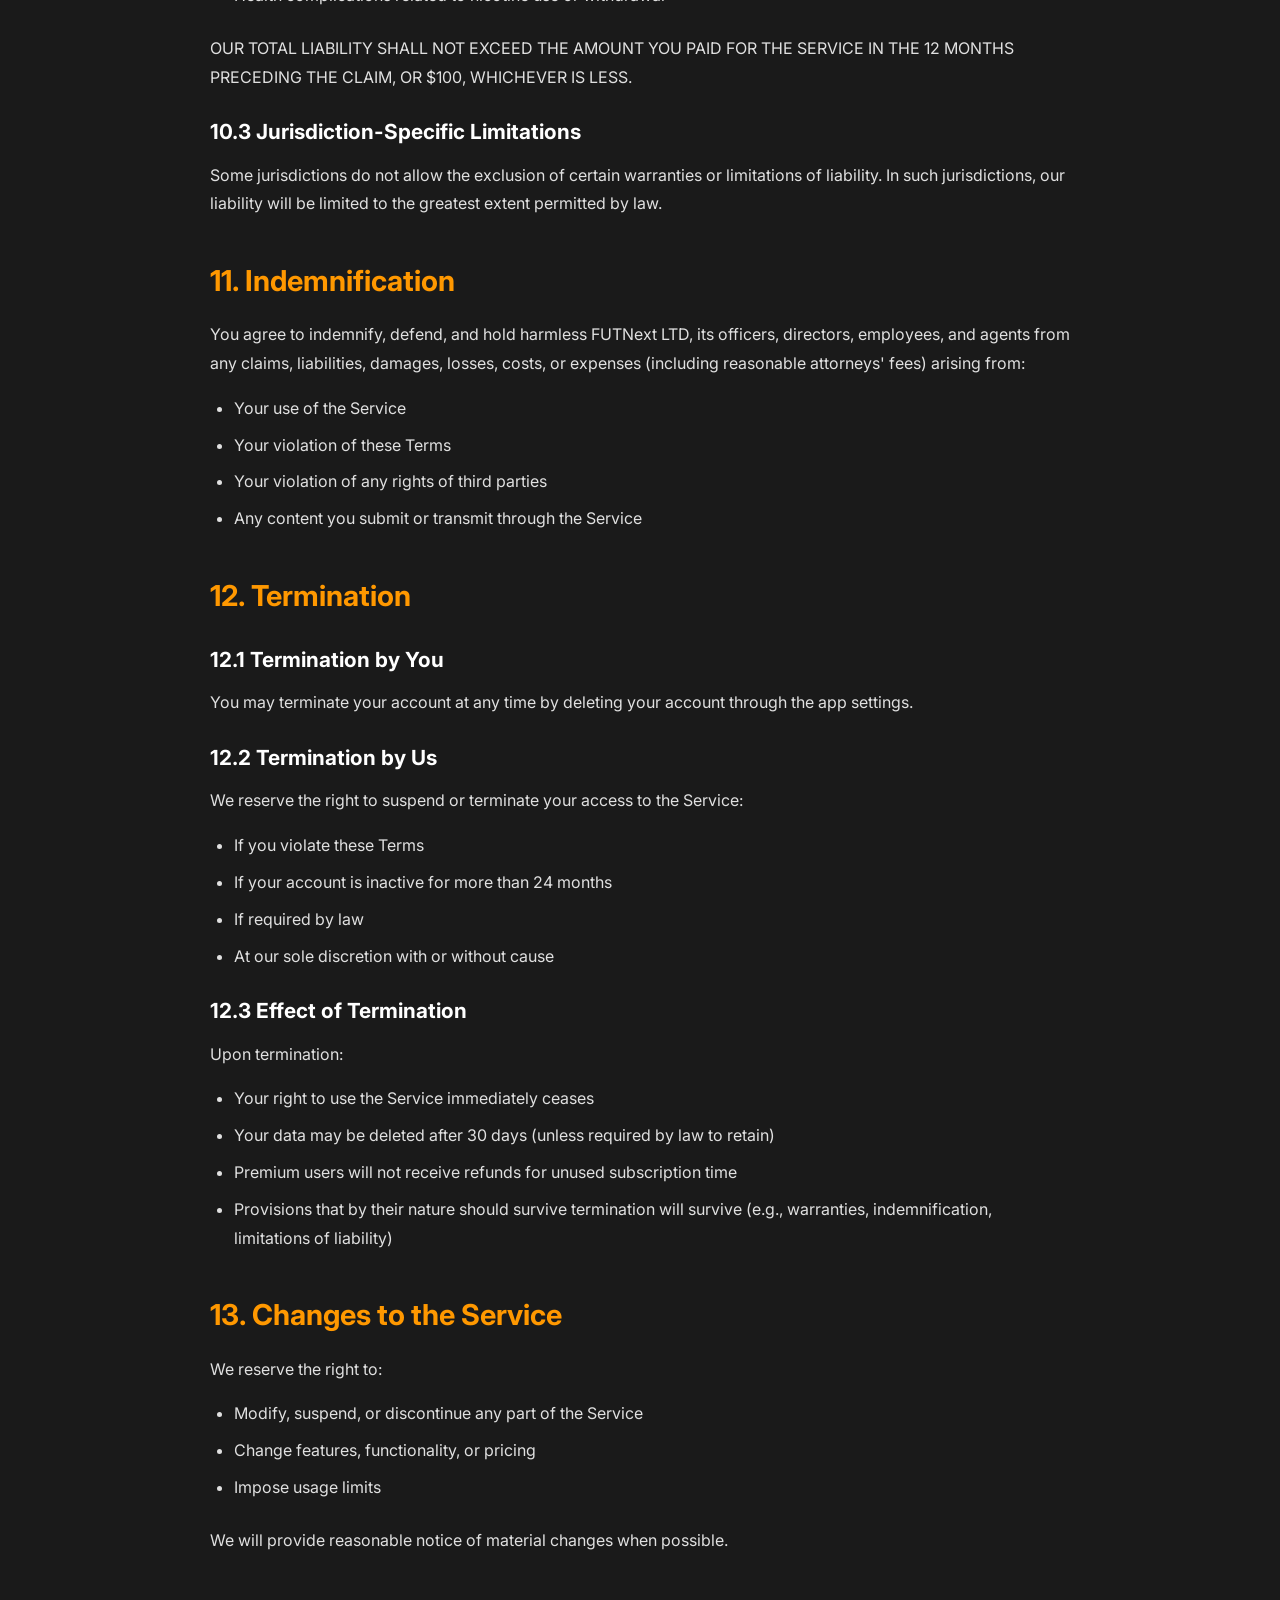
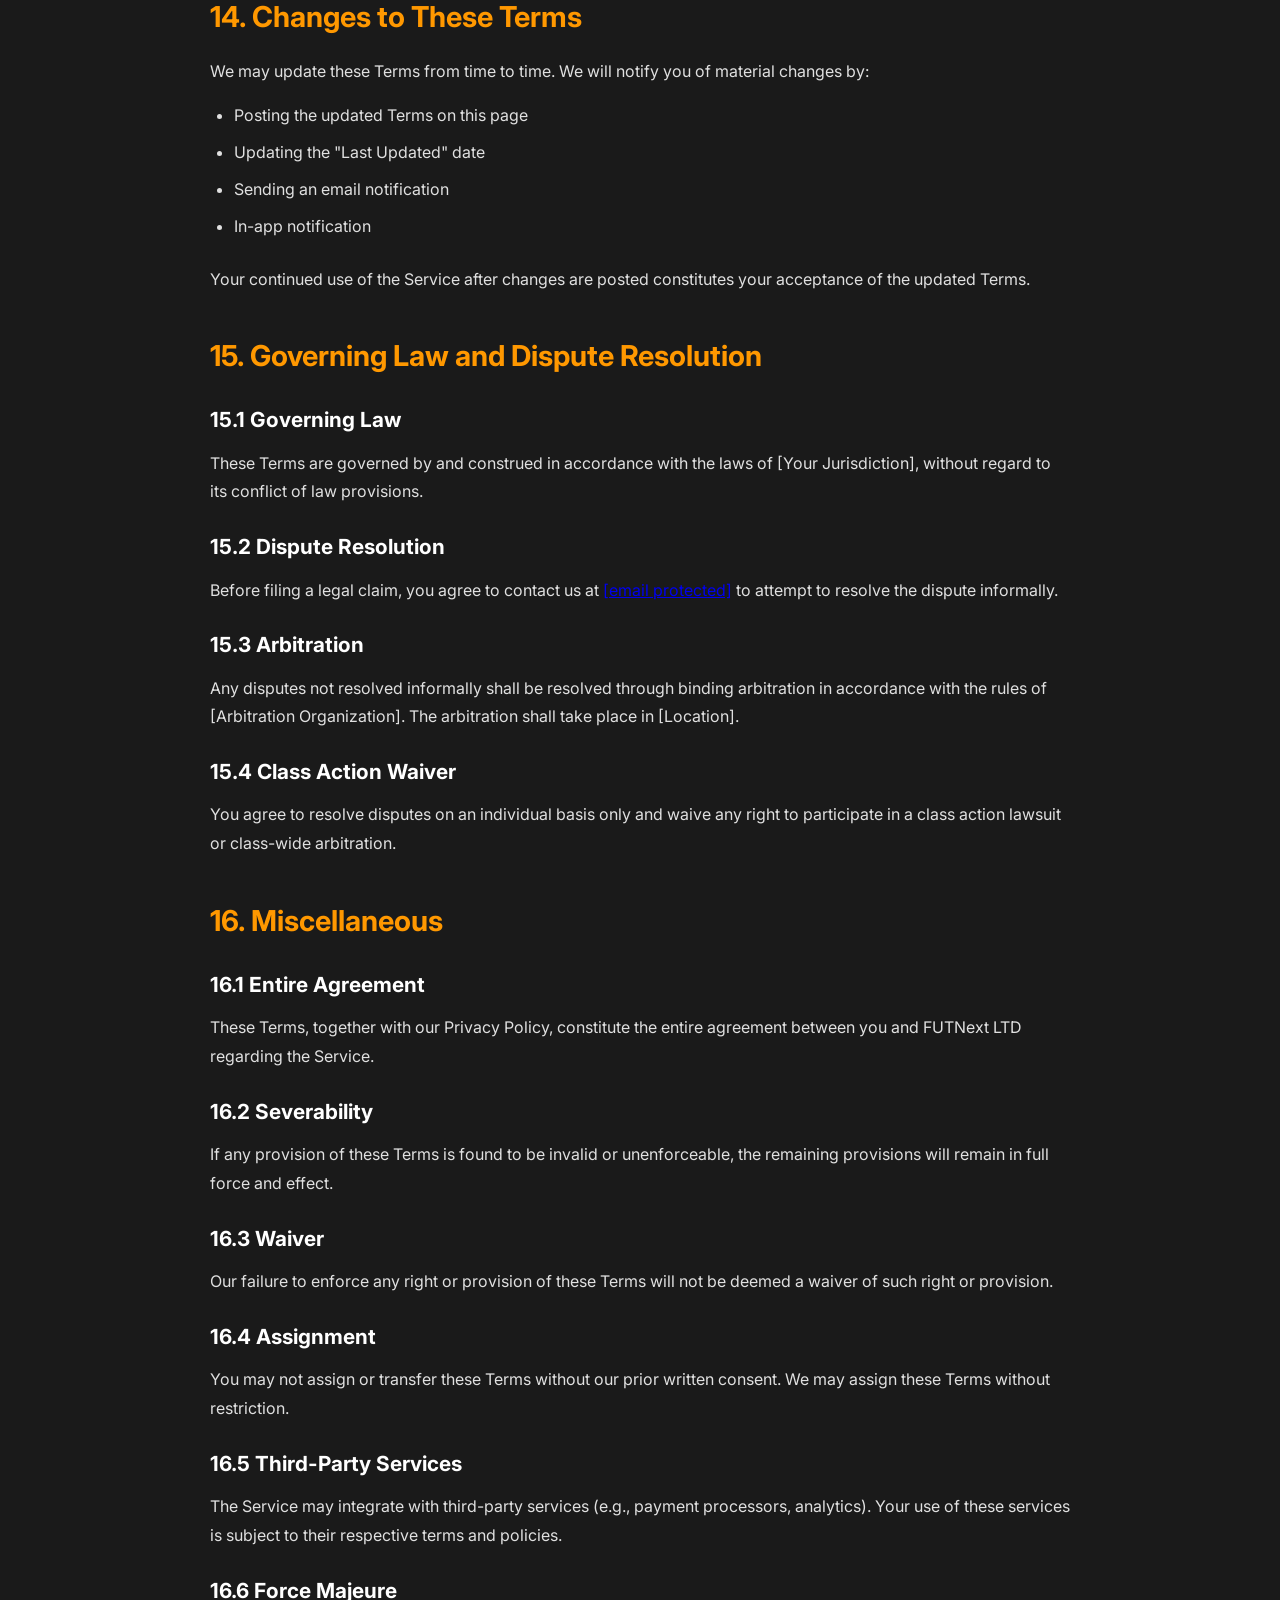
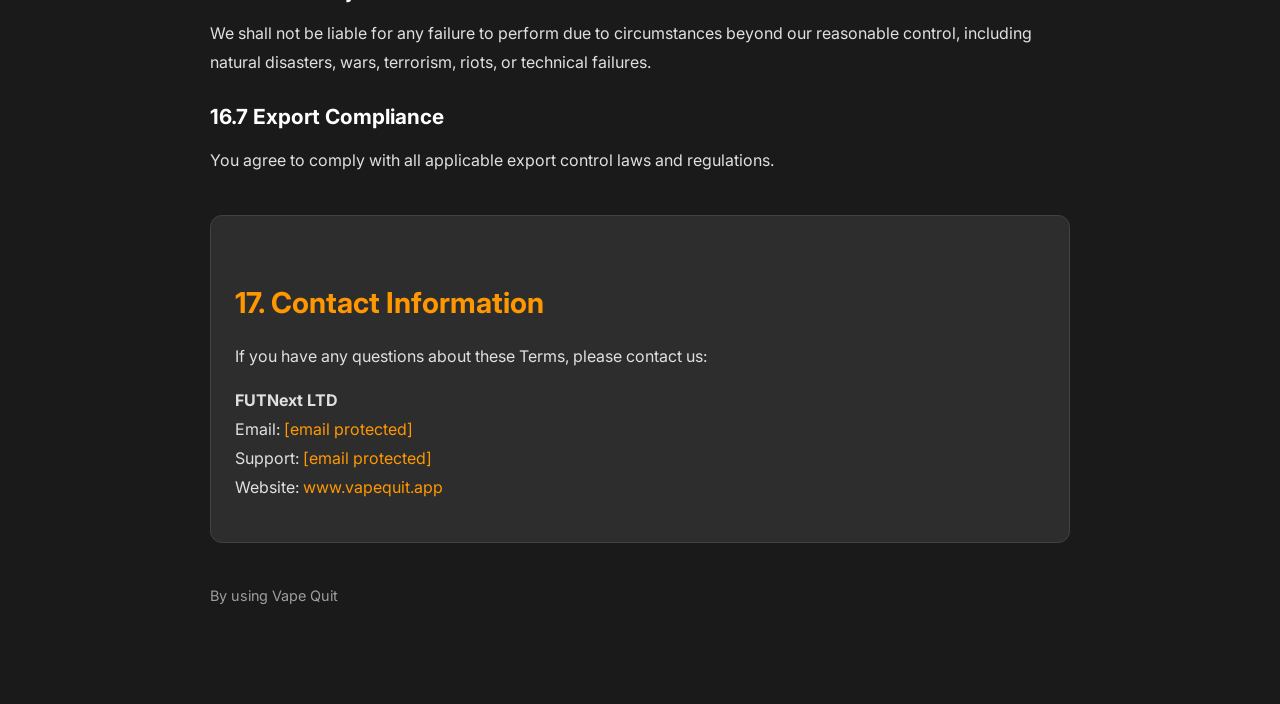
==== commit 991e35a0: "Update terms.html" ====
--- a/terms.html
+++ b/terms.html
@@ -155,7 +155,7 @@
         <h3>4.2 Premium Subscription</h3>
         <p>Premium features are available through a paid subscription:</p>
         <ul>
-            <li><strong>Monthly Subscription:</strong> $6.99 per month</li>
+            <li><strong>Monthly Subscription:</strong> $3.99 per month</li>
             <li><strong>Annual Subscription:</strong> $39.99 per year</li>
             <li><strong>Free Trial:</strong> 7-day free trial for new users</li>
         </ul>
@@ -391,4 +391,4 @@
         </div>
 
         <p style="margin-top: 40px; font-size: 0.9rem; color: var(--text-muted);">
-            By using Vape Quit+            By using Vape Quit
